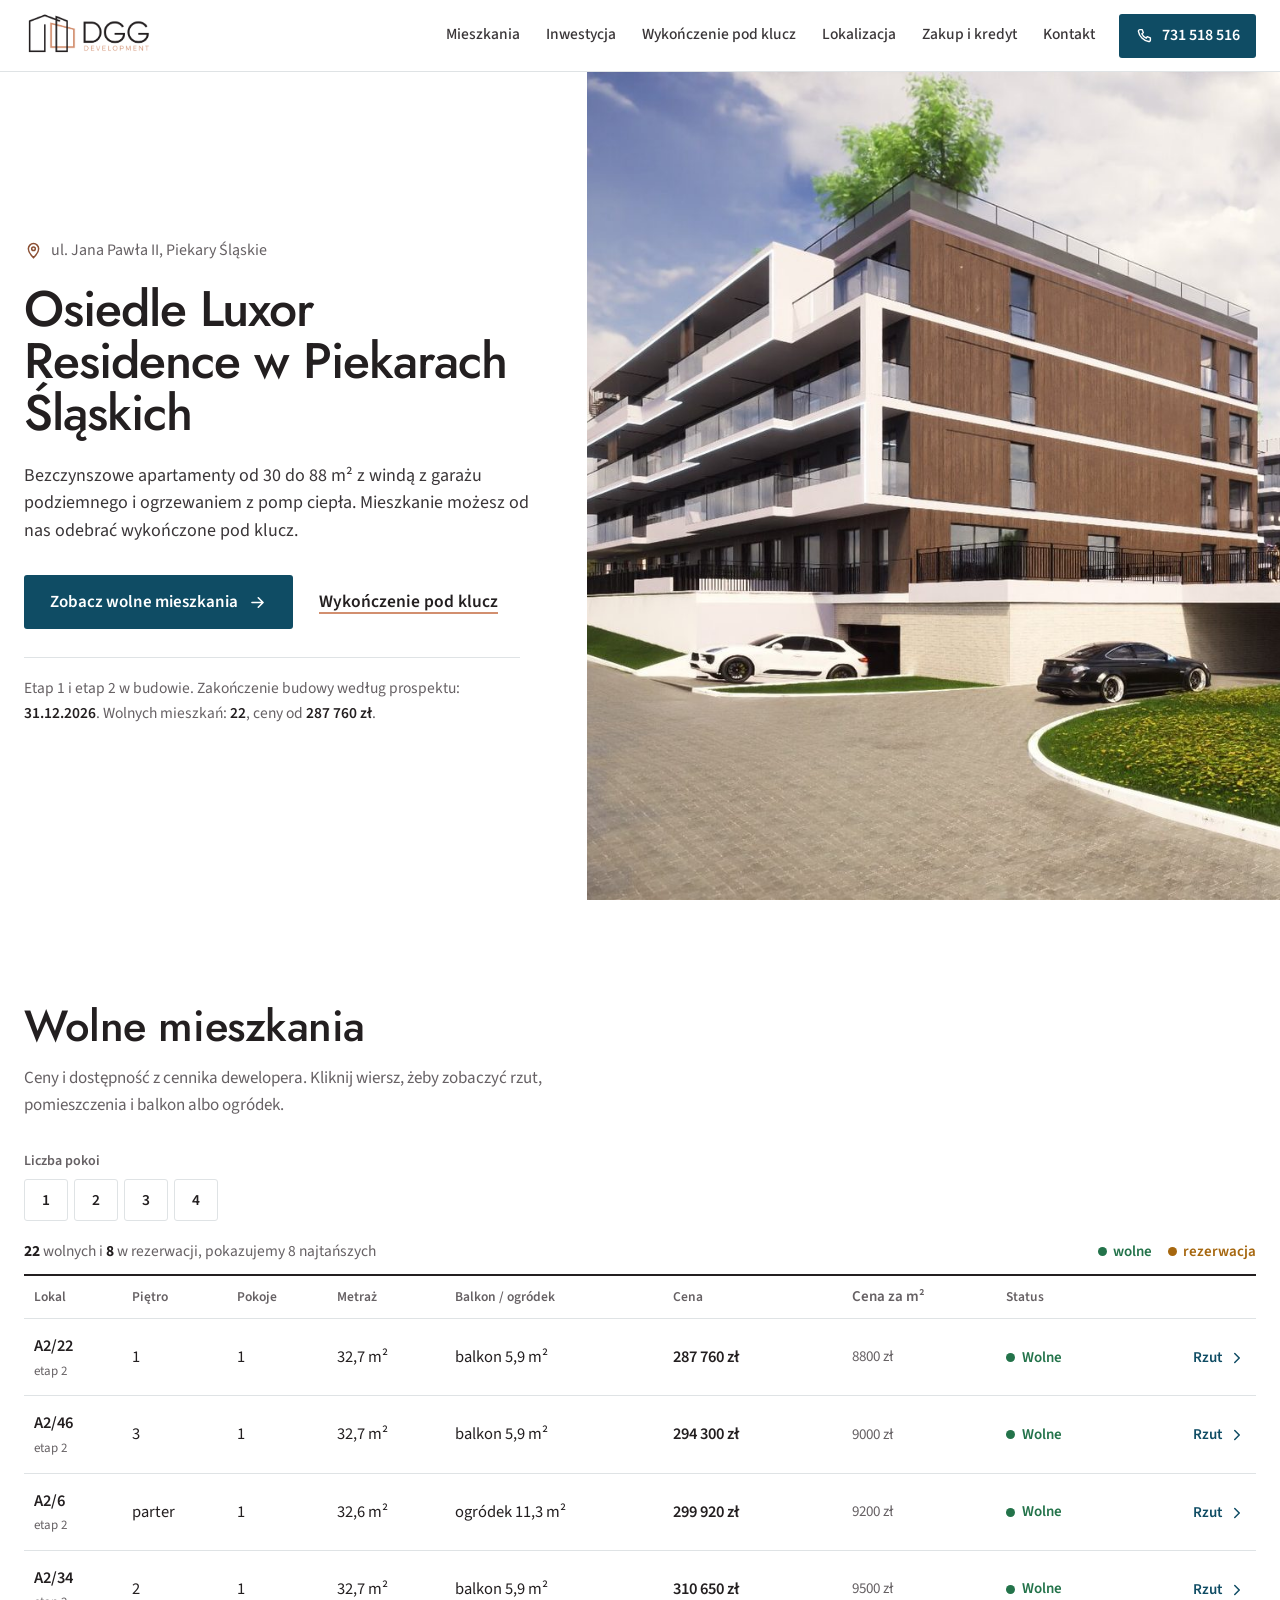
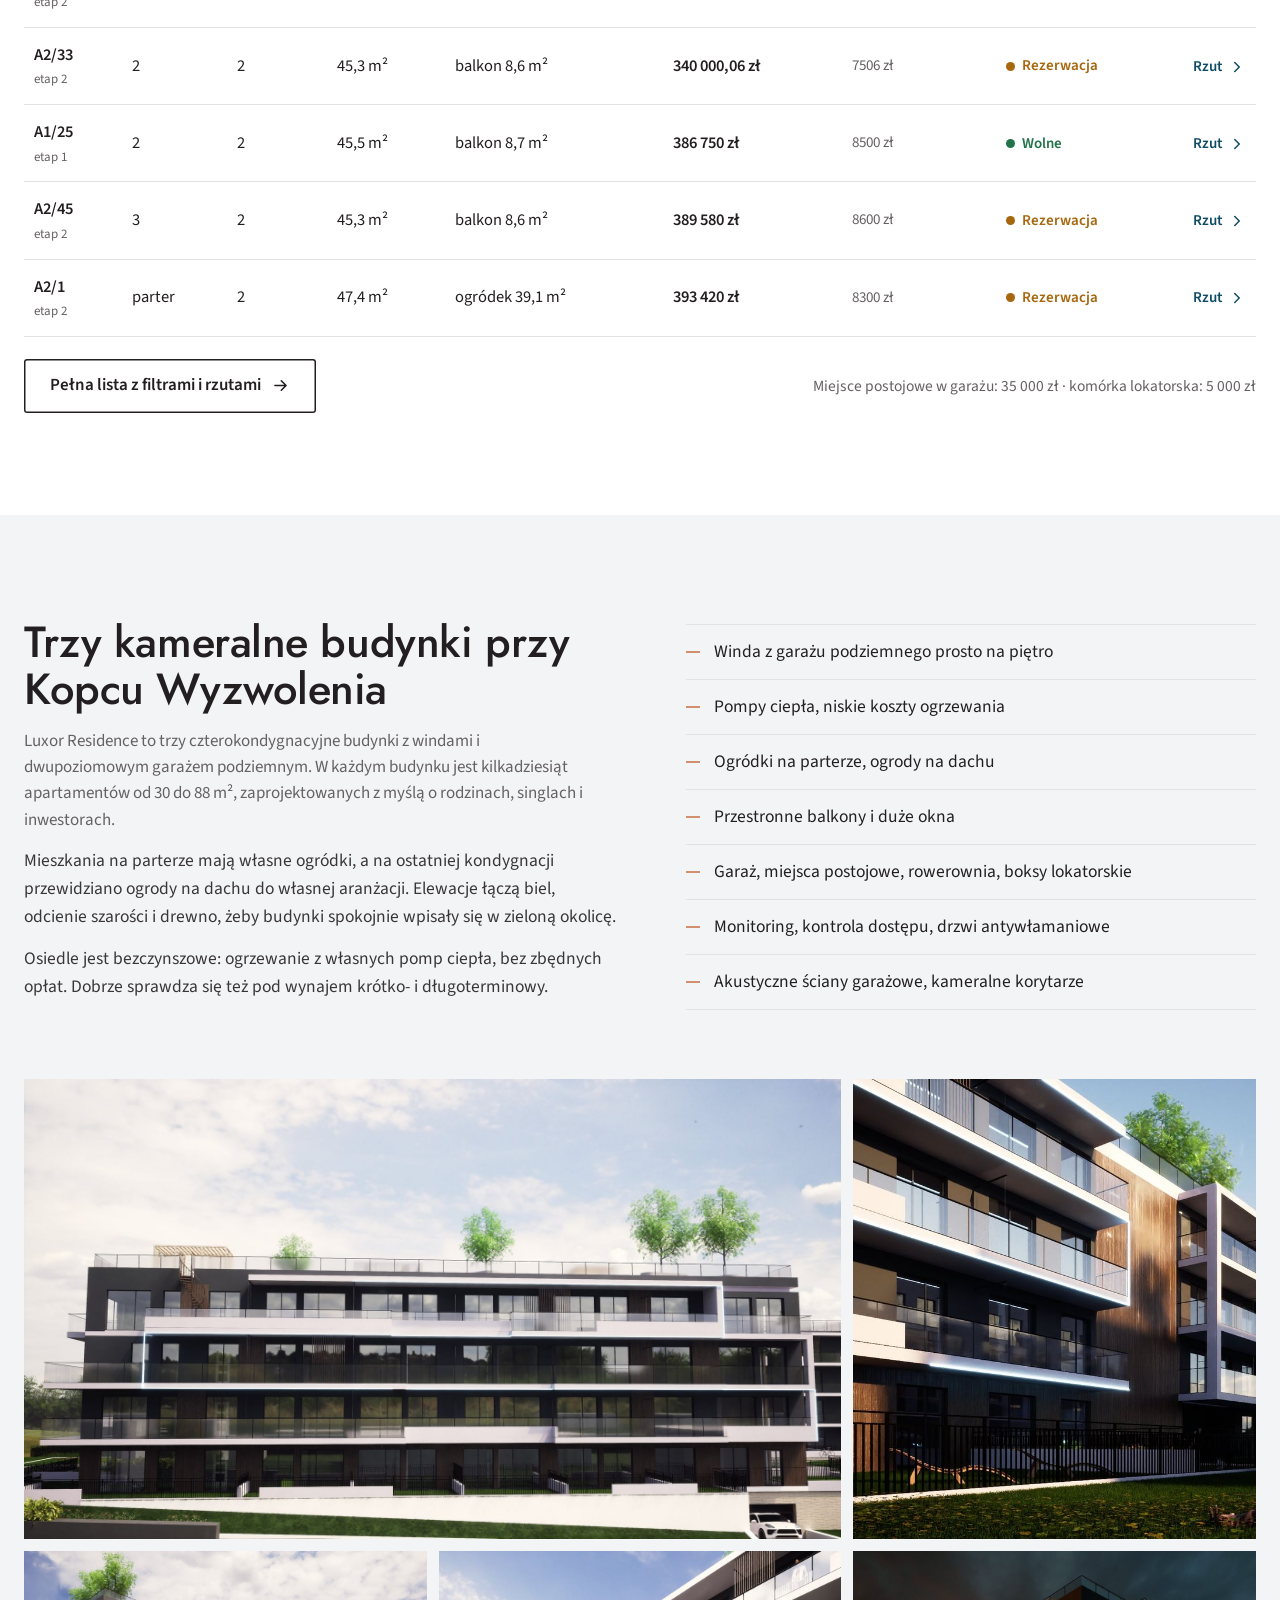
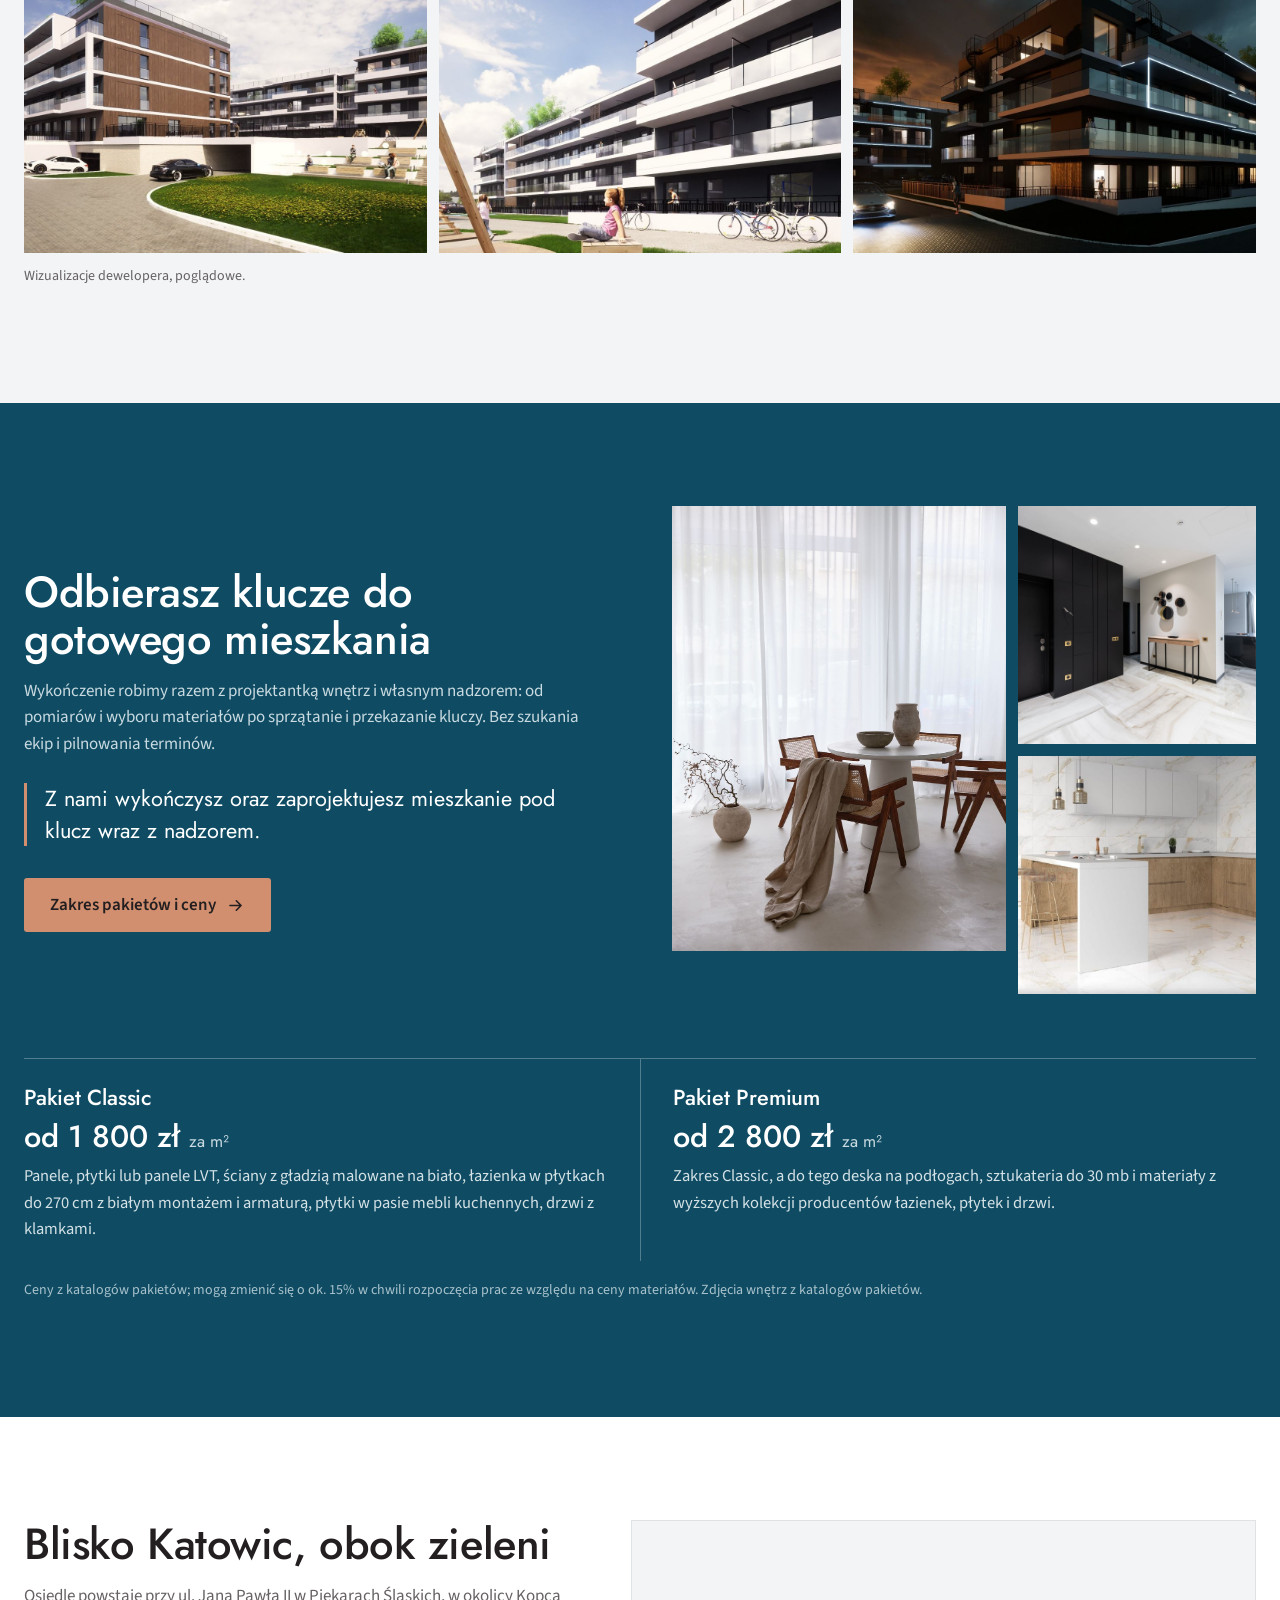
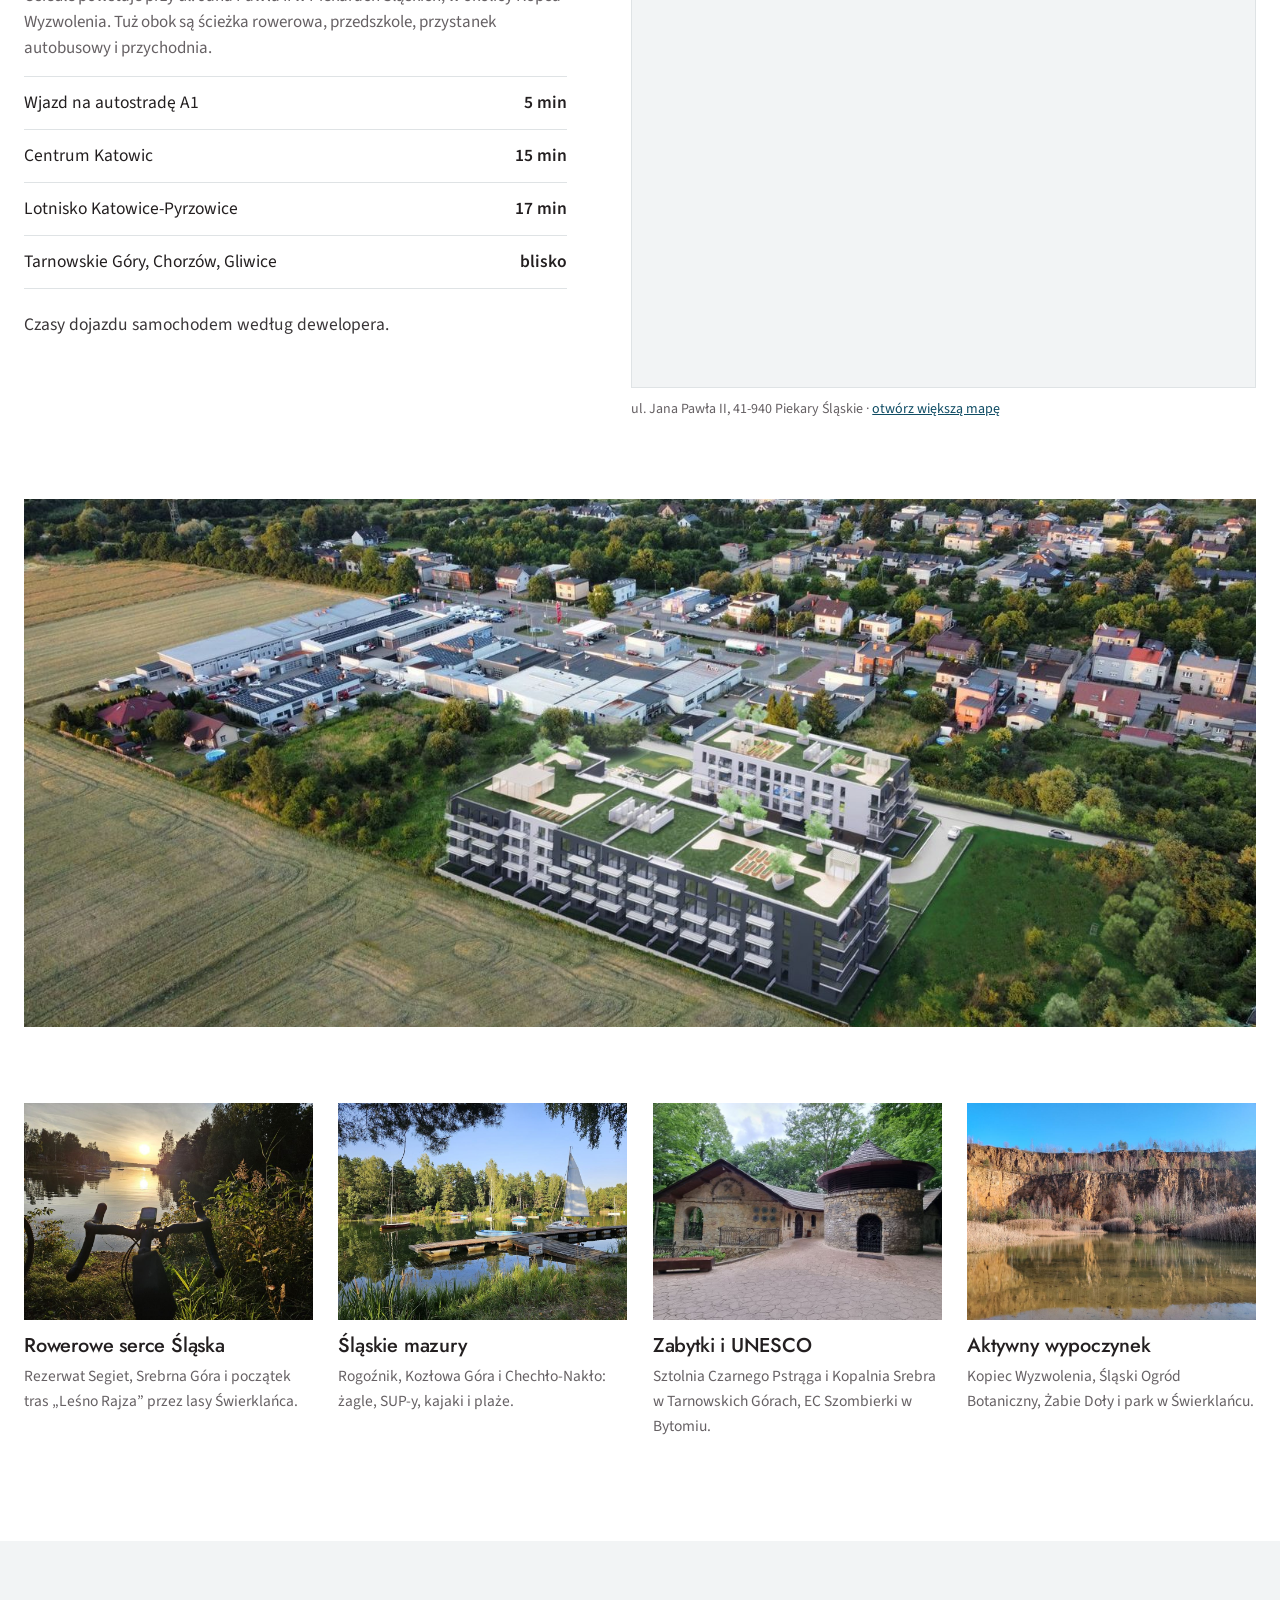
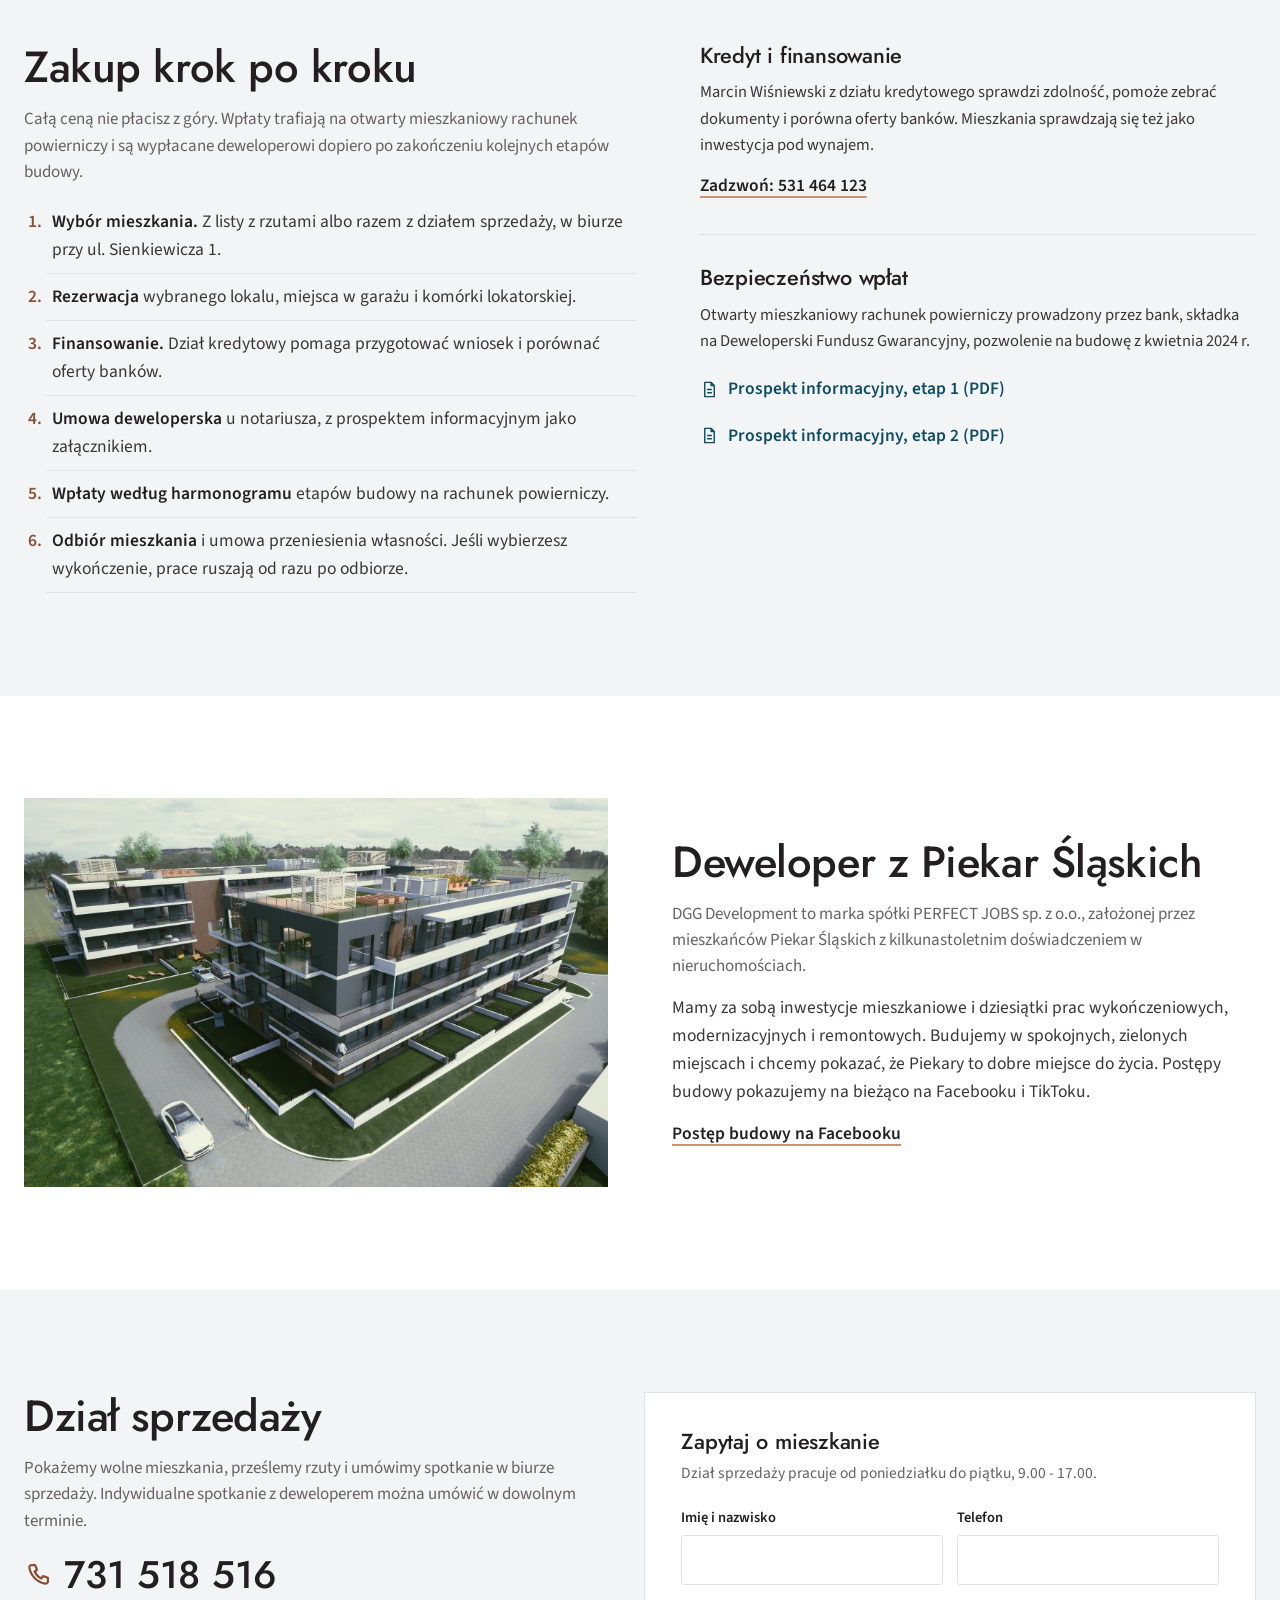
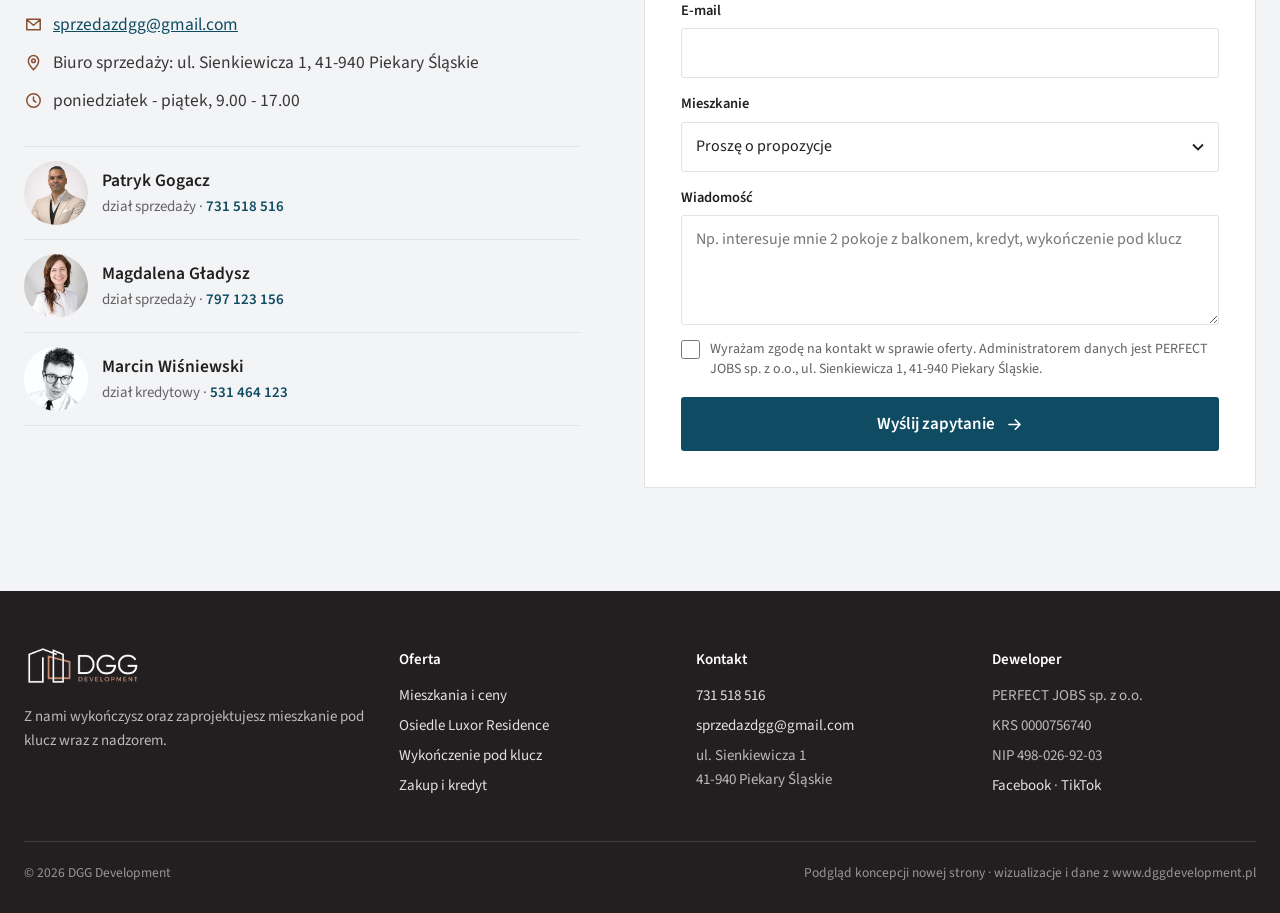
==== index.html @ fbc874ce "Podgląd nowej strony DGG Development - Luxor Residence" ====
<!doctype html>
<html lang="pl">
<head>
<meta charset="utf-8">
<meta name="viewport" content="width=device-width, initial-scale=1, viewport-fit=cover">
<meta name="robots" content="noindex, nofollow">
<title>DGG Development - mieszkania Luxor Residence w Piekarach Śląskich, wykończenie pod klucz</title>
<meta name="description" content="Bezczynszowe apartamenty 30-88 m² w osiedlu Luxor Residence przy ul. Jana Pawła II w Piekarach Śląskich. Lista wolnych mieszkań z cenami i rzutami, wykończenie pod klucz z nadzorem.">
<meta name="theme-color" content="#FFFFFF">
<link rel="icon" href="data:image/svg+xml,%3Csvg xmlns='http://www.w3.org/2000/svg' viewBox='0 0 32 32'%3E%3Crect width='32' height='32' fill='%23fff'/%3E%3Cpath d='M5 28V9l9-5 3 2v22' fill='none' stroke='%23231F20' stroke-width='2.4'/%3E%3Cpath d='M11 28V13l9-5 7 4v16' fill='none' stroke='%23D28F6F' stroke-width='2.4'/%3E%3C/svg%3E">
<link rel="preconnect" href="https://fonts.googleapis.com">
<link rel="preconnect" href="https://fonts.gstatic.com" crossorigin>
<link href="https://fonts.googleapis.com/css2?family=Jost:wght@400;500;600&family=Source+Sans+3:wght@400;500;600&display=swap" rel="stylesheet">
<link rel="preload" as="image" href="img/hero-m.jpg" media="(max-width:760px)">
<link rel="preload" as="image" href="img/hero.jpg" media="(min-width:761px)">
<link rel="stylesheet" href="style.css?v=10">
</head>
<body>
<svg width="0" height="0" style="position:absolute" aria-hidden="true">
  <symbol id="i-tel" viewBox="0 0 24 24"><path fill="none" stroke="currentColor" stroke-width="1.9" stroke-linejoin="round" d="M6.6 3.5h3l1.5 4.2-2 1.3a11 11 0 0 0 5.9 5.9l1.3-2 4.2 1.5v3a2 2 0 0 1-2.2 2A16.6 16.6 0 0 1 4.6 5.7a2 2 0 0 1 2-2.2Z"/></symbol>
  <symbol id="i-mail" viewBox="0 0 24 24"><path fill="none" stroke="currentColor" stroke-width="1.9" stroke-linejoin="round" d="M3.5 5.5h17v13h-17zM3.8 6l8.2 7 8.2-7"/></symbol>
  <symbol id="i-pin" viewBox="0 0 24 24"><path fill="none" stroke="currentColor" stroke-width="1.9" d="M12 21s-6.5-6.2-6.5-11.2a6.5 6.5 0 0 1 13 0C18.5 14.8 12 21 12 21Z"/><circle cx="12" cy="9.8" r="2.3" fill="none" stroke="currentColor" stroke-width="1.9"/></symbol>
  <symbol id="i-clock" viewBox="0 0 24 24"><circle cx="12" cy="12" r="8.5" fill="none" stroke="currentColor" stroke-width="1.9"/><path d="M12 7.5V12l3 2" fill="none" stroke="currentColor" stroke-width="1.9" stroke-linecap="round"/></symbol>
  <symbol id="i-arr" viewBox="0 0 24 24"><path fill="none" stroke="currentColor" stroke-width="2" stroke-linecap="round" stroke-linejoin="round" d="M5 12h13M13 6l6 6-6 6"/></symbol>
  <symbol id="i-doc" viewBox="0 0 24 24"><path fill="none" stroke="currentColor" stroke-width="1.8" stroke-linejoin="round" d="M6 3h8l4 4v14H6zM14 3v4h4M9 12h6M9 16h6"/></symbol>
</svg>

<header class="top">
  <div class="top-in">
    <a class="brand" href="index.html" aria-label="DGG Development - strona główna"><img src="logo/dgg-logo.png" alt="DGG Development" width="736" height="259"></a>
    <nav class="nav" id="nav" aria-label="Menu główne">
      <a href="mieszkania.html">Mieszkania</a>
      <a href="#inwestycja">Inwestycja</a>
      <a href="wykonczenie.html">Wykończenie pod klucz</a>
      <a href="#lokalizacja">Lokalizacja</a>
      <a href="#zakup">Zakup i kredyt</a>
      <a href="#kontakt">Kontakt</a>
    </nav>
    <a class="top-tel" href="tel:+48731518516" aria-label="Zadzwoń do działu sprzedaży: 731 518 516"><svg aria-hidden="true"><use href="#i-tel"/></svg><span>731 518 516</span></a>
    <button class="burger" id="burger" type="button" aria-label="Otwórz menu" aria-expanded="false" aria-controls="nav"><span></span><span></span><span></span></button>
  </div>
</header>

<main>

<section class="hero">
  <figure class="hero-ph">
    <picture>
      <source media="(max-width:760px)" srcset="img/hero-m.jpg">
      <img src="img/hero.jpg" alt="Wizualizacja osiedla Luxor Residence: budynek z drewnianą elewacją, wjazd do garażu podziemnego i zieleń" width="1920" height="1080" fetchpriority="high">
    </picture>
  </figure>
  <div class="hero-in">
    <p class="hero-loc"><svg aria-hidden="true"><use href="#i-pin"/></svg><span>ul. Jana Pawła II, Piekary Śląskie</span></p>
    <h1>Osiedle Luxor Residence w Piekarach Śląskich</h1>
    <p class="lead">Bezczynszowe apartamenty od 30 do 88 m² z windą z garażu podziemnego i ogrzewaniem z pomp ciepła. Mieszkanie możesz od nas odebrać wykończone pod klucz.</p>
    <div class="hero-act" id="heroCta">
      <a class="btn" href="mieszkania.html">Zobacz wolne mieszkania<svg aria-hidden="true"><use href="#i-arr"/></svg></a>
      <a class="link-more" href="wykonczenie.html">Wykończenie pod klucz</a>
    </div>
    <p class="hero-note">Etap 1 i etap 2 w budowie. Zakończenie budowy według prospektu: <b>31.12.2026</b>. Wolnych mieszkań: <b data-ile-wolnych>22</b>, ceny od <b data-cena-od>247 200 zł</b>.</p>
  </div>
</section>

<section class="sec" id="mieszkania">
  <div class="wrap" data-lista="home">
    <div class="sec-head">
      <div>
        <h2>Wolne mieszkania</h2>
        <p class="sub">Ceny i dostępność z cennika dewelopera. Kliknij wiersz, żeby zobaczyć rzut, pomieszczenia i balkon albo ogródek.</p>
      </div>
    </div>
    <div class="filters">
      <div class="fgroup"><span class="flab">Liczba pokoi</span>
        <div class="chips"><button class="chip" type="button" data-pok="1" aria-pressed="false">1</button><button class="chip" type="button" data-pok="2" aria-pressed="false">2</button><button class="chip" type="button" data-pok="3" aria-pressed="false">3</button><button class="chip" type="button" data-pok="4" aria-pressed="false">4</button></div>
      </div>
    </div>
    <div class="res-info"><span data-info></span><span class="legend"><span class="st st-w">wolne</span><span class="st st-r">rezerwacja</span></span></div>
    <div class="tbl-wrap">
      <table class="lok">
        <thead><tr>
          <th scope="col">Lokal</th><th scope="col">Piętro</th><th scope="col"><span class="hl">Pokoje</span><span class="hs">Pok.</span></th><th scope="col"><span class="hl">Metraż</span><span class="hs">m²</span></th><th scope="col" class="t-hide-m">Balkon / ogródek</th><th scope="col">Cena</th><th scope="col" class="t-m2c">Cena za m²</th><th scope="col">Status</th><th class="t-go"><span class="vh">Rzut</span></th>
        </tr></thead>
        <tbody></tbody>
      </table>
    </div>
    <div class="tbl-more">
      <a class="btn btn-line" href="mieszkania.html" data-more>Pełna lista z filtrami i rzutami<svg aria-hidden="true"><use href="#i-arr"/></svg></a>
      <span class="sub" style="font-size:15.5px">Miejsce postojowe w garażu: 35 000 zł · komórka lokatorska: 5 000 zł</span>
    </div>
  </div>
</section>

<section class="sec sec-alt" id="inwestycja">
  <div class="wrap">
    <div class="inv-grid">
      <div class="inv-txt">
        <h2>Trzy kameralne budynki przy Kopcu Wyzwolenia</h2>
        <p class="sub">Luxor Residence to trzy czterokondygnacyjne budynki z windami i dwupoziomowym garażem podziemnym. W każdym budynku jest kilkadziesiąt apartamentów od 30 do 88 m², zaprojektowanych z myślą o rodzinach, singlach i inwestorach.</p>
        <p>Mieszkania na parterze mają własne ogródki, a na ostatniej kondygnacji przewidziano ogrody na dachu do własnej aranżacji. Elewacje łączą biel, odcienie szarości i drewno, żeby budynki spokojnie wpisały się w zieloną okolicę.</p>
        <p>Osiedle jest bezczynszowe: ogrzewanie z własnych pomp ciepła, bez zbędnych opłat. Dobrze sprawdza się też pod wynajem krótko- i długoterminowy.</p>
      </div>
      <ul class="feat">
        <li>Winda z garażu podziemnego prosto na piętro</li>
        <li>Pompy ciepła, niskie koszty ogrzewania</li>
        <li>Ogródki na parterze, ogrody na dachu</li>
        <li>Przestronne balkony i duże okna</li>
        <li>Garaż, miejsca postojowe, rowerownia, boksy lokatorskie</li>
        <li>Monitoring, kontrola dostępu, drzwi antywłamaniowe</li>
        <li>Akustyczne ściany garażowe, kameralne korytarze</li>
      </ul>
    </div>
    <div class="gal">
      <figure class="g1"><img src="img/front.jpg" alt="Wizualizacja: elewacja budynku Luxor Residence z balkonami" width="1800" height="1012" loading="lazy"></figure>
      <figure class="g2"><img src="img/detal.jpg" alt="Wizualizacja: detal elewacji z drewnem i przeszkleniami balkonów" width="1400" height="788" loading="lazy" style="object-position:30% 50%"></figure>
      <figure class="g3"><img src="img/dwa-budynki.jpg" alt="Wizualizacja: dwa budynki osiedla i droga wewnętrzna" width="1400" height="788" loading="lazy"></figure>
      <figure class="g4"><img src="img/plac-zabaw.jpg" alt="Wizualizacja: plac zabaw i rowerownia przy budynku" width="1400" height="788" loading="lazy"></figure>
      <figure class="g5"><img src="img/wieczor.jpg" alt="Wizualizacja: osiedle wieczorem" width="1400" height="788" loading="lazy"></figure>
    </div>
    <p class="note-vis">Wizualizacje dewelopera, poglądowe.</p>
  </div>
</section>

<section class="sec klucz" id="pod-klucz">
  <div class="wrap">
    <div class="k-grid">
      <div>
        <h2>Odbierasz klucze do gotowego mieszkania</h2>
        <p class="sub">Wykończenie robimy razem z projektantką wnętrz i własnym nadzorem: od pomiarów i wyboru materiałów po sprzątanie i przekazanie kluczy. Bez szukania ekip i pilnowania terminów.</p>
        <p class="k-quote">Z nami wykończysz oraz zaprojektujesz mieszkanie pod klucz wraz z nadzorem.</p>
        <div class="k-act">
          <a class="btn btn-cu" href="wykonczenie.html">Zakres pakietów i ceny<svg aria-hidden="true"><use href="#i-arr"/></svg></a>
        </div>
      </div>
      <div class="k-ph">
        <figure class="p1"><img src="img/wnetrze-jadalnia.jpg" alt="Przykładowe wnętrze: jadalnia w jasnych kolorach" width="1000" height="1333" loading="lazy"></figure>
        <figure class="p2"><img src="img/wnetrze-hol.jpg" alt="Przykładowe wnętrze: przedpokój z czarną zabudową i płytkami w marmurze" width="1600" height="1068" loading="lazy"></figure>
        <figure class="p3"><img src="img/wnetrze-kuchnia.jpg" alt="Przykładowe wnętrze: kuchnia z wyspą" width="713" height="618" loading="lazy"></figure>
      </div>
    </div>
    <div class="pak">
      <div>
        <h3>Pakiet Classic</h3>
        <p class="pr">od 1 800 zł <small>za m²</small></p>
        <p>Panele, płytki lub panele LVT, ściany z gładzią malowane na biało, łazienka w płytkach do 270 cm z białym montażem i armaturą, płytki w pasie mebli kuchennych, drzwi z klamkami.</p>
      </div>
      <div>
        <h3>Pakiet Premium</h3>
        <p class="pr">od 2 800 zł <small>za m²</small></p>
        <p>Zakres Classic, a do tego deska na podłogach, sztukateria do 30 mb i materiały z wyższych kolekcji producentów łazienek, płytek i drzwi.</p>
      </div>
    </div>
    <p class="k-small">Ceny z katalogów pakietów; mogą zmienić się o ok. 15% w chwili rozpoczęcia prac ze względu na ceny materiałów. Zdjęcia wnętrz z katalogów pakietów.</p>
  </div>
</section>

<section class="sec" id="lokalizacja">
  <div class="wrap">
    <div class="loc-grid">
      <div>
        <h2>Blisko Katowic, obok zieleni</h2>
        <p class="sub">Osiedle powstaje przy ul. Jana Pawła II w Piekarach Śląskich, w okolicy Kopca Wyzwolenia. Tuż obok są ścieżka rowerowa, przedszkole, przystanek autobusowy i przychodnia.</p>
        <ul class="dist">
          <li><span>Wjazd na autostradę A1</span><span>5 min</span></li>
          <li><span>Centrum Katowic</span><span>15 min</span></li>
          <li><span>Lotnisko Katowice-Pyrzowice</span><span>17 min</span></li>
          <li><span>Tarnowskie Góry, Chorzów, Gliwice</span><span>blisko</span></li>
        </ul>
        <p>Czasy dojazdu samochodem według dewelopera.</p>
      </div>
      <div>
        <div class="map"><iframe title="Mapa: okolice ul. Jana Pawła II, Piekary Śląskie" loading="lazy" src="https://www.openstreetmap.org/export/embed.html?bbox=18.905%2C50.379%2C18.965%2C50.405&amp;layer=mapnik&amp;marker=50.3925%2C18.9369"></iframe></div>
        <p class="map-cap">ul. Jana Pawła II, 41-940 Piekary Śląskie · <a href="https://www.openstreetmap.org/?mlat=50.3925&amp;mlon=18.9369#map=15/50.3925/18.9369" target="_blank" rel="noopener">otwórz większą mapę</a></p>
      </div>
    </div>
    <figure class="aerial"><img src="img/z-lotu.jpg" alt="Zdjęcie z drona z wkomponowaną wizualizacją budynków Luxor Residence na tle Piekar Śląskich" width="1600" height="900" loading="lazy"></figure>
    <div class="okol">
      <div><figure><img src="img/okolica-rower.jpg" alt="Rower nad jeziorem o zachodzie słońca" width="1000" height="750" loading="lazy"></figure><h3>Rowerowe serce Śląska</h3><p>Rezerwat Segiet, Srebrna Góra i początek tras „Leśno Rajza” przez lasy Świerklańca.</p></div>
      <div><figure><img src="img/okolica-jezioro.jpg" alt="Żaglówki na jeziorze" width="1000" height="750" loading="lazy"></figure><h3>Śląskie mazury</h3><p>Rogoźnik, Kozłowa Góra i Chechło-Nakło: żagle, SUP-y, kajaki i plaże.</p></div>
      <div><figure><img src="img/okolica-zabytki.jpg" alt="Zabytkowy budynek przy sztolni" width="1000" height="562" loading="lazy"></figure><h3>Zabytki i UNESCO</h3><p>Sztolnia Czarnego Pstrąga i Kopalnia Srebra w Tarnowskich Górach, EC Szombierki w Bytomiu.</p></div>
      <div><figure><img src="img/okolica-natura.jpg" alt="Jezioro w dawnym kamieniołomie" width="1000" height="750" loading="lazy"></figure><h3>Aktywny wypoczynek</h3><p>Kopiec Wyzwolenia, Śląski Ogród Botaniczny, Żabie Doły i park w Świerklańcu.</p></div>
    </div>
  </div>
</section>

<section class="sec sec-alt" id="zakup">
  <div class="wrap buy-grid">
    <div>
      <h2>Zakup krok po kroku</h2>
      <p class="sub">Całą ceną nie płacisz z góry. Wpłaty trafiają na otwarty mieszkaniowy rachunek powierniczy i są wypłacane deweloperowi dopiero po zakończeniu kolejnych etapów budowy.</p>
      <ol class="steps">
        <li><b>Wybór mieszkania.</b> Z listy z rzutami albo razem z działem sprzedaży, w biurze przy ul. Sienkiewicza 1.</li>
        <li><b>Rezerwacja</b> wybranego lokalu, miejsca w garażu i komórki lokatorskiej.</li>
        <li><b>Finansowanie.</b> Dział kredytowy pomaga przygotować wniosek i porównać oferty banków.</li>
        <li><b>Umowa deweloperska</b> u notariusza, z prospektem informacyjnym jako załącznikiem.</li>
        <li><b>Wpłaty według harmonogramu</b> etapów budowy na rachunek powierniczy.</li>
        <li><b>Odbiór mieszkania</b> i umowa przeniesienia własności. Jeśli wybierzesz wykończenie, prace ruszają od razu po odbiorze.</li>
      </ol>
    </div>
    <div>
      <div class="side">
        <h3>Kredyt i finansowanie</h3>
        <p>Marcin Wiśniewski z działu kredytowego sprawdzi zdolność, pomoże zebrać dokumenty i porówna oferty banków. Mieszkania sprawdzają się też jako inwestycja pod wynajem.</p>
        <a class="link-more" href="tel:+48531464123">Zadzwoń: 531 464 123</a>
      </div>
      <div class="side">
        <h3>Bezpieczeństwo wpłat</h3>
        <p>Otwarty mieszkaniowy rachunek powierniczy prowadzony przez bank, składka na Deweloperski Fundusz Gwarancyjny, pozwolenie na budowę z kwietnia 2024 r.</p>
        <ul class="docs">
          <li><a href="https://www.dggdevelopment.pl/asset/PROSPEKT%20informacyjny%20LUXOR%20Residence%2029.07.2024.pdf" target="_blank" rel="noopener"><svg aria-hidden="true"><use href="#i-doc"/></svg>Prospekt informacyjny, etap 1 (PDF)</a></li>
          <li><a href="https://www.dggdevelopment.pl/asset/PROSPEKT%20A2%20informacyjny%20LUXOR%20ZADANIE%20II%2022.11.2024%20.pdf" target="_blank" rel="noopener"><svg aria-hidden="true"><use href="#i-doc"/></svg>Prospekt informacyjny, etap 2 (PDF)</a></li>
        </ul>
      </div>
    </div>
  </div>
</section>

<section class="sec" id="o-nas">
  <div class="wrap about">
    <figure><img src="img/z-gory.jpg" alt="Wizualizacja: budynki Luxor Residence z ogrodami na dachu" width="1920" height="1080" loading="lazy"></figure>
    <div>
      <h2>Deweloper z Piekar Śląskich</h2>
      <p class="sub">DGG Development to marka spółki PERFECT JOBS sp. z o.o., założonej przez mieszkańców Piekar Śląskich z kilkunastoletnim doświadczeniem w nieruchomościach.</p>
      <p>Mamy za sobą inwestycje mieszkaniowe i dziesiątki prac wykończeniowych, modernizacyjnych i remontowych. Budujemy w spokojnych, zielonych miejscach i chcemy pokazać, że Piekary to dobre miejsce do życia. Postępy budowy pokazujemy na bieżąco na Facebooku i TikToku.</p>
      <a class="link-more" href="https://www.facebook.com/profile.php?id=61551097101975" target="_blank" rel="noopener">Postęp budowy na Facebooku</a>
    </div>
  </div>
</section>

<section class="sec kontakt" id="kontakt">
  <div class="wrap kt-grid">
    <div>
      <h2>Dział sprzedaży</h2>
      <p class="sub">Pokażemy wolne mieszkania, prześlemy rzuty i umówimy spotkanie w biurze sprzedaży. Indywidualne spotkanie z deweloperem można umówić w dowolnym terminie.</p>
      <a class="big-tel" href="tel:+48731518516"><svg aria-hidden="true"><use href="#i-tel"/></svg>731 518 516</a>
      <ul class="kt-data">
        <li><svg aria-hidden="true"><use href="#i-mail"/></svg><a href="mailto:sprzedazdgg@gmail.com">sprzedazdgg@gmail.com</a></li>
        <li><svg aria-hidden="true"><use href="#i-pin"/></svg><span>Biuro sprzedaży: ul. Sienkiewicza 1, 41-940 Piekary Śląskie</span></li>
        <li><svg aria-hidden="true"><use href="#i-clock"/></svg><span>poniedziałek - piątek, 9.00 - 17.00</span></li>
      </ul>
      <ul class="ppl">
        <li><img src="img/os-gogacz.jpg" alt="" width="480" height="720" loading="lazy"><div><b>Patryk Gogacz</b><span>dział sprzedaży · <a href="tel:+48731518516">731 518 516</a></span></div></li>
        <li><img src="img/os-gladysz.jpg" alt="" width="480" height="720" loading="lazy"><div><b>Magdalena Gładysz</b><span>dział sprzedaży · <a href="tel:+48797123156">797 123 156</a></span></div></li>
        <li><img src="img/os-wisniewski.jpg" alt="" width="464" height="464" loading="lazy"><div><b>Marcin Wiśniewski</b><span>dział kredytowy · <a href="tel:+48531464123">531 464 123</a></span></div></li>
      </ul>
    </div>
    <form class="form" id="form" novalidate>
      <h3>Zapytaj o mieszkanie</h3>
      <p class="fsub">Dział sprzedaży pracuje od poniedziałku do piątku, 9.00 - 17.00.</p>
      <div class="frow">
        <div class="fld"><label for="f-imie">Imię i nazwisko</label><input id="f-imie" name="imie" autocomplete="name"></div>
        <div class="fld"><label for="f-tel">Telefon</label><input id="f-tel" name="tel" type="tel" autocomplete="tel" inputmode="tel"></div>
      </div>
      <div class="fld"><label for="f-mail">E-mail</label><input id="f-mail" name="mail" type="email" autocomplete="email"></div>
      <div class="fld"><label for="f-lokal">Mieszkanie</label><select id="f-lokal" name="lokal"><option value="">Proszę o propozycje</option></select></div>
      <div class="fld"><label for="f-wiad">Wiadomość</label><textarea id="f-wiad" name="wiad" placeholder="Np. interesuje mnie 2 pokoje z balkonem, kredyt, wykończenie pod klucz"></textarea></div>
      <label class="zgoda"><input type="checkbox" name="zgoda">Wyrażam zgodę na kontakt w sprawie oferty. Administratorem danych jest PERFECT JOBS sp. z o.o., ul. Sienkiewicza 1, 41-940 Piekary Śląskie.</label>
      <button class="btn" type="submit">Wyślij zapytanie<svg aria-hidden="true"><use href="#i-arr"/></svg></button>
      <p class="form-msg" id="formMsg" hidden role="status">To podgląd nowej strony - formularz zacznie wysyłać wiadomości do działu sprzedaży po wdrożeniu. Teraz najszybciej: 731 518 516.</p>
    </form>
  </div>
</section>
</main>

<footer class="foot">
  <div class="wrap">
    <div class="foot-grid">
      <div>
        <img src="logo/dgg-logo-biale.png" alt="DGG Development" width="736" height="259" loading="lazy">
        <p>Z nami wykończysz oraz zaprojektujesz mieszkanie pod klucz wraz z nadzorem.</p>
      </div>
      <div>
        <h4>Oferta</h4>
        <ul><li><a href="mieszkania.html">Mieszkania i ceny</a></li><li><a href="index.html#inwestycja">Osiedle Luxor Residence</a></li><li><a href="wykonczenie.html">Wykończenie pod klucz</a></li><li><a href="index.html#zakup">Zakup i kredyt</a></li></ul>
      </div>
      <div>
        <h4>Kontakt</h4>
        <ul><li><a href="tel:+48731518516">731 518 516</a></li><li><a href="mailto:sprzedazdgg@gmail.com">sprzedazdgg@gmail.com</a></li><li>ul. Sienkiewicza 1<br>41-940 Piekary Śląskie</li></ul>
      </div>
      <div>
        <h4>Deweloper</h4>
        <ul><li>PERFECT JOBS sp. z o.o.</li><li>KRS 0000756740</li><li>NIP 498-026-92-03</li><li><a href="https://www.facebook.com/profile.php?id=61551097101975" rel="noopener" target="_blank">Facebook</a> · <a href="https://www.tiktok.com/@dgg.development" rel="noopener" target="_blank">TikTok</a></li></ul>
      </div>
    </div>
    <div class="foot-bot"><span>© 2026 DGG Development</span><span>Podgląd koncepcji nowej strony · wizualizacje i dane z www.dggdevelopment.pl</span></div>
  </div>
</footer>

<div class="mob" id="mob">
  <a class="m-tel" href="tel:+48731518516"><svg aria-hidden="true"><use href="#i-tel"/></svg>Zadzwoń</a>
  <a class="m-cta" href="mieszkania.html">Wolne mieszkania</a>
</div>
<dialog class="lokal" id="lokal" aria-label="Szczegóły mieszkania"></dialog>
<script src="lokale.js?v=10"></script>
<script src="lokale-ui.js?v=10"></script>
<script src="app.js?v=10"></script>
</body>
</html>
---- style.css ----
:root{
  --bg:#FFFFFF;--bg2:#F2F4F5;
  --ink:#231F20;--text:#3A3638;--muted:#666164;--line:#DFE3E5;
  --cu:#D28F6F;--cu-d:#BF7856;--cu-ink:#8A4F33;
  --pt:#0F4C64;--pt-d:#0A3A4D;--pt-l:#E7EFF2;
  --ok:#23734A;--rez:#A6670F;--sold:#8E8A8C;
  --hh:72px;
  --hf:"Jost","Century Gothic",Arial,sans-serif;
  --bf:"Source Sans 3",system-ui,-apple-system,"Segoe UI",sans-serif;
}
*{box-sizing:border-box}
html{scroll-behavior:smooth;scroll-padding-top:calc(var(--hh) + 8px);-webkit-text-size-adjust:100%}
body{margin:0;background:var(--bg);color:var(--text);font:400 17.5px/1.6 var(--bf);overflow-x:hidden;-webkit-font-smoothing:antialiased;-webkit-tap-highlight-color:transparent}
img{display:block;max-width:100%;height:auto}
a{color:var(--pt)}
h1,h2,h3{font-family:var(--hf);color:var(--ink);margin:0;font-weight:500;letter-spacing:-.01em}
h2{font-size:clamp(31px,3.4vw,46px);line-height:1.08;margin-bottom:16px}
h3{font-size:clamp(21px,1.7vw,24px);line-height:1.2}
p{margin:0 0 14px}
figure{margin:0}
.wrap{width:min(1240px,100% - 48px);margin:0 auto}
.sub{color:var(--muted);font-size:clamp(17px,1.3vw,19px);max-width:36em;line-height:1.55}
.vh{position:absolute!important;width:1px;height:1px;overflow:hidden;clip:rect(0 0 0 0);white-space:nowrap}

.btn{display:inline-flex;align-items:center;justify-content:center;gap:10px;min-height:54px;padding:0 26px;border:0;border-radius:3px;background:var(--pt);color:#fff;font:600 17px/1 var(--bf);text-decoration:none;cursor:pointer;transition:background .18s}
.btn svg{width:19px;height:19px;transition:transform .2s}
.btn:hover{background:var(--pt-d)}
.btn:hover svg{transform:translateX(3px)}
.btn-cu{background:var(--cu);color:var(--ink)}
.btn-cu:hover{background:var(--cu-d)}
.btn-line{background:transparent;color:var(--ink);box-shadow:inset 0 0 0 1.5px var(--ink)}
@media (hover:hover){.btn-line:hover{background:var(--ink);color:#fff}}
.link-more{font-weight:600;color:var(--ink);text-decoration:underline;text-decoration-color:var(--cu);text-decoration-thickness:2px;text-underline-offset:5px}
.link-more:hover{text-decoration-color:var(--ink)}

/* nagłówek */
.top{position:sticky;top:0;z-index:60;height:var(--hh);background:#fff;border-bottom:1px solid var(--line)}
.top-in{height:100%;width:min(1360px,100% - 48px);margin:0 auto;display:flex;align-items:center;gap:24px}
.brand{display:block;flex:0 0 auto;line-height:0}
.brand img{height:46px;width:auto}
.nav{display:flex;align-items:center;gap:26px;margin-left:auto}
.nav>a{color:var(--text);text-decoration:none;font-size:15.5px;font-weight:500;white-space:nowrap;padding:8px 0;border-bottom:2px solid transparent;transition:border-color .18s,color .18s}
.nav>a:hover,.nav>a[aria-current="page"]{color:var(--ink);border-color:var(--cu)}
.top-tel{display:inline-flex;align-items:center;gap:9px;flex:0 0 auto;min-height:44px;padding:0 16px;border-radius:3px;background:var(--pt);color:#fff;text-decoration:none;font-weight:600;font-size:16px;white-space:nowrap}
.top-tel svg{width:18px;height:18px}
.top-tel:hover{background:var(--pt-d)}
.burger{display:none;width:46px;height:46px;border:0;background:none;padding:11px;cursor:pointer;margin-left:2px}
.burger span{display:block;height:2px;background:var(--ink);margin:5px 0;transition:transform .2s,opacity .2s}
.burger[aria-expanded="true"] span:nth-child(1){transform:translateY(7px) rotate(45deg)}
.burger[aria-expanded="true"] span:nth-child(2){opacity:0}
.burger[aria-expanded="true"] span:nth-child(3){transform:translateY(-7px) rotate(-45deg)}

/* hero */
.hero{display:grid;grid-template-columns:minmax(0,11fr) minmax(0,13fr);min-height:calc(100svh - var(--hh));background:#fff}
.hero-ph{order:2;position:relative;min-width:0;background:var(--bg2)}
.hero-ph img{position:absolute;inset:0;width:100%;height:100%;object-fit:cover;object-position:40% 55%}
.hero-in{order:1;align-self:center;padding:48px clamp(28px,4vw,72px) 56px max(24px,calc((100vw - 1240px)/2))}
.hero-loc{display:flex;align-items:flex-start;gap:8px;color:var(--muted);font-size:16px;margin-bottom:20px}
.hero-loc svg{width:19px;height:19px;margin-top:3px;color:var(--cu-ink);flex:0 0 auto}
.hero h1{font-size:clamp(40px,3.9vw,62px);line-height:1.04;font-weight:500;letter-spacing:-.02em;margin-bottom:22px;max-width:12em}
.hero .lead{font-size:clamp(18px,1.35vw,20px);line-height:1.55;color:var(--text);max-width:30em;margin-bottom:30px}
.hero-act{display:flex;align-items:center;gap:26px;flex-wrap:wrap}
.hero-note{margin:28px 0 0;padding-top:18px;border-top:1px solid var(--line);color:var(--muted);font-size:15.5px;max-width:32em}
.hero-note b{color:var(--ink);font-weight:600}

/* sekcje */
.sec{padding:clamp(64px,8vw,112px) 0}
.sec-alt{background:var(--bg2)}
.sec-head{display:flex;align-items:flex-end;justify-content:space-between;gap:24px 48px;flex-wrap:wrap;margin-bottom:32px}
.sec-head .sub{margin:0}

/* lista mieszkań */
.filters{display:flex;flex-wrap:wrap;align-items:flex-end;gap:16px 22px;margin-bottom:18px}
.fgroup{display:flex;flex-direction:column;gap:7px;min-width:0}
.fgroup>.flab{font-size:14px;font-weight:600;color:var(--muted)}
.chips{display:flex;flex-wrap:wrap;gap:6px}
.chip{min-height:42px;min-width:44px;padding:0 14px;border:1.5px solid var(--line);border-radius:3px;background:#fff;color:var(--ink);font:600 15.5px/1 var(--bf);cursor:pointer;transition:border-color .15s,background .15s}
.chip:hover{border-color:var(--ink)}
.chip[aria-pressed="true"]{background:var(--ink);border-color:var(--ink);color:#fff}
.sel{min-height:42px;padding:0 36px 0 12px;border:1.5px solid var(--line);border-radius:3px;background:#fff url("data:image/svg+xml,%3Csvg xmlns='http://www.w3.org/2000/svg' viewBox='0 0 12 8'%3E%3Cpath d='M1 1.5l5 5 5-5' fill='none' stroke='%23231F20' stroke-width='1.8'/%3E%3C/svg%3E") no-repeat right 12px center/12px;-webkit-appearance:none;appearance:none;font:500 15.5px/1 var(--bf);color:var(--ink);cursor:pointer}
.chk{display:flex;align-items:center;gap:9px;min-height:42px;font-size:15.5px;color:var(--ink);cursor:pointer}
.chk input{width:19px;height:19px;accent-color:var(--pt);margin:0}
.res-info{display:flex;justify-content:space-between;align-items:baseline;gap:12px;flex-wrap:wrap;font-size:15.5px;color:var(--muted);margin:6px 0 10px}
.res-info b{color:var(--ink)}
.legend{display:flex;gap:16px;flex-wrap:wrap}
.legend span{display:inline-flex;align-items:center;gap:6px}

.tbl-wrap{border-top:2px solid var(--ink)}
table.lok{width:100%;border-collapse:collapse;font-variant-numeric:tabular-nums}
table.lok th{text-align:left;font:600 13.5px/1.2 var(--bf);color:var(--muted);padding:12px 10px;border-bottom:1px solid var(--line);white-space:nowrap}
table.lok th button{all:unset;cursor:pointer;display:inline-flex;align-items:center;gap:5px}
table.lok th button:focus-visible{outline:2px solid var(--pt);outline-offset:2px}
table.lok th button::after{content:"";width:8px;height:8px;opacity:.35;background:url("data:image/svg+xml,%3Csvg xmlns='http://www.w3.org/2000/svg' viewBox='0 0 8 8'%3E%3Cpath d='M1 3l3-2.5L7 3M1 5l3 2.5L7 5' fill='none' stroke='%23231F20' stroke-width='1.3'/%3E%3C/svg%3E") no-repeat center/8px}
table.lok th[aria-sort] button::after{opacity:1}
table.lok th[aria-sort="ascending"] button::after{background-image:url("data:image/svg+xml,%3Csvg xmlns='http://www.w3.org/2000/svg' viewBox='0 0 8 8'%3E%3Cpath d='M1 5.5l3-3 3 3' fill='none' stroke='%23231F20' stroke-width='1.5'/%3E%3C/svg%3E")}
table.lok th[aria-sort="descending"] button::after{background-image:url("data:image/svg+xml,%3Csvg xmlns='http://www.w3.org/2000/svg' viewBox='0 0 8 8'%3E%3Cpath d='M1 2.5l3 3 3-3' fill='none' stroke='%23231F20' stroke-width='1.5'/%3E%3C/svg%3E")}
table.lok td{padding:14px 10px;border-bottom:1px solid var(--line);font-size:16.5px;color:var(--ink);white-space:nowrap}
table.lok tbody tr{cursor:pointer;transition:background .12s}
table.lok tbody tr:hover{background:var(--pt-l)}
table.lok tbody tr:focus-visible{outline:2px solid var(--pt);outline-offset:-2px}
table.lok tr.is-s{cursor:default;color:var(--sold)}
table.lok tr.is-s td{color:var(--sold)}
table.lok tr.is-s:hover{background:none}
.t-nr b{font-weight:600}
.t-nr small{display:block;font-size:13px;color:var(--muted);font-weight:400;margin-top:1px}
.t-cena{font-weight:600}
.t-m2c{color:var(--muted)!important;font-size:15px!important}
.t-go{width:44px;text-align:right}
.t-go span{display:inline-flex;align-items:center;gap:6px;color:var(--pt);font-weight:600;font-size:15px}
.t-go svg{width:18px;height:18px}
.st{display:inline-flex;align-items:center;gap:7px;font-size:15px;font-weight:600}
.st::before{content:"";width:9px;height:9px;border-radius:50%;background:currentColor;flex:0 0 auto}
.st-w{color:var(--ok)}.st-r{color:var(--rez)}.st-s{color:var(--sold);font-weight:500}
.tbl-more{display:flex;justify-content:space-between;align-items:center;gap:16px;flex-wrap:wrap;margin-top:22px}
.extra{margin-top:30px;padding-top:20px;border-top:1px solid var(--line);display:flex;flex-wrap:wrap;gap:10px 40px;font-size:16px;color:var(--text)}
.extra b{color:var(--ink)}
.empty{padding:28px 10px;color:var(--muted)}

/* okno lokalu */
dialog.lokal{border:0;padding:0;width:min(1080px,100% - 32px);max-height:calc(100svh - 32px);border-radius:4px;color:var(--text);box-shadow:0 24px 60px rgba(20,20,20,.28)}
dialog.lokal::backdrop{background:rgba(25,28,30,.62)}
.dl{display:grid;grid-template-columns:minmax(0,1.45fr) minmax(0,1fr)}
.dl-rzut{background:#fff;padding:36px 28px;display:flex;align-items:center;justify-content:center;border-right:1px solid var(--line);min-height:420px}
.dl-rzut img{width:100%;height:auto;max-height:calc(100svh - 120px);object-fit:contain}
.dl-in{padding:30px 30px 28px;overflow:auto}
.dl-close{position:absolute;top:10px;right:10px;width:44px;height:44px;border:0;border-radius:50%;background:#fff;cursor:pointer;display:flex;align-items:center;justify-content:center;box-shadow:0 1px 4px rgba(0,0,0,.15)}
.dl-close svg{width:20px;height:20px}
.dl-in h3{font-size:28px;margin:6px 0 4px}
.dl-meta{color:var(--muted);font-size:15.5px;margin-bottom:18px}
.dl-price{font:500 30px/1.1 var(--hf);color:var(--ink);margin-bottom:4px}
.dl-pm{color:var(--muted);font-size:15px;margin-bottom:18px}
.dl dl{display:grid;grid-template-columns:auto auto;justify-content:space-between;margin:0 0 18px;border-top:1px solid var(--line)}
.dl dt,.dl dd{margin:0;padding:8px 0;border-bottom:1px solid var(--line);font-size:15.5px}
.dl dd{text-align:right;color:var(--ink);font-weight:600;font-variant-numeric:tabular-nums}
.dl-sub{font:600 14px/1.2 var(--bf);color:var(--muted);margin:0 0 4px}
.dl-act{display:flex;flex-direction:column;gap:10px;margin-top:6px}
.dl-act .btn{width:100%}
.dl-note{font-size:13.5px;color:var(--muted);margin:14px 0 0}

/* inwestycja */
.inv-grid{display:grid;grid-template-columns:minmax(0,1.05fr) minmax(0,1fr);gap:clamp(32px,5vw,88px);align-items:start}
.inv-txt p{max-width:34em}
.feat{list-style:none;margin:6px 0 0;padding:0;border-top:1px solid var(--line)}
.feat li{display:flex;gap:14px;align-items:baseline;padding:13px 0;border-bottom:1px solid var(--line);color:var(--ink)}
.feat li::before{content:"";width:14px;height:2px;background:var(--cu);flex:0 0 auto;transform:translateY(-4px)}
.gal{display:grid;grid-template-columns:repeat(12,minmax(0,1fr));gap:12px;margin-top:clamp(40px,5vw,64px)}
.gal figure{position:relative;overflow:hidden;background:var(--bg2)}
.gal img{width:100%;height:100%;object-fit:cover}
.gal .g1{grid-column:span 8;aspect-ratio:16/9}
.gal .g2{grid-column:span 4}
.gal .g3{grid-column:span 4;aspect-ratio:4/3}
.gal .g4{grid-column:span 4;aspect-ratio:4/3}
.gal .g5{grid-column:span 4;aspect-ratio:4/3}
.gal figcaption{position:absolute;left:0;bottom:0;padding:7px 12px;background:rgba(255,255,255,.92);color:var(--ink);font-size:14px}
.note-vis{font-size:14px;color:var(--muted);margin-top:12px}

/* pod klucz - mocna ciemna sekcja w kolorze marki */
.klucz{background:var(--pt);color:#E2ECEF}
.klucz h2,.klucz h3{color:#fff}
.klucz .sub{color:#C9DAE0}
.k-grid{display:grid;grid-template-columns:minmax(0,1fr) minmax(0,1fr);gap:clamp(32px,5vw,80px);align-items:center}
.k-quote{font:400 clamp(20px,1.7vw,24px)/1.45 var(--hf);color:#fff;border-left:3px solid var(--cu);padding-left:18px;margin:26px 0 30px;max-width:26em}
.k-ph{display:grid;grid-template-columns:minmax(0,1.4fr) minmax(0,1fr);grid-template-rows:auto auto;gap:12px}
.k-ph figure{overflow:hidden}
.k-ph img{width:100%;height:100%;object-fit:cover}
.k-ph .p1{grid-row:span 2;aspect-ratio:3/4}
.k-ph .p2,.k-ph .p3{aspect-ratio:1/1}
.pak{display:grid;grid-template-columns:minmax(0,1fr) minmax(0,1fr);gap:0;margin-top:clamp(40px,5vw,64px);border-top:1px solid rgba(255,255,255,.28)}
.pak>div{padding:26px 32px 4px 0}
.pak>div+div{padding-left:32px;border-left:1px solid rgba(255,255,255,.28)}
.pak .pr{font:500 clamp(26px,2.4vw,34px)/1.1 var(--hf);color:#fff;margin:8px 0 10px}
.pak .pr small{font-size:.55em;color:#C9DAE0;font-weight:400}
.pak p{color:#D4E2E6;font-size:16.5px}
.k-steps{margin:clamp(36px,4vw,56px) 0 0;padding:0 0 0 22px;color:#E2ECEF;max-width:46em}
.k-steps li{padding:6px 0 6px 6px}
.k-steps li::marker{color:var(--cu);font-weight:600}
.k-steps b{color:#fff;font-weight:600}
.k-act{display:flex;align-items:center;gap:26px;flex-wrap:wrap;margin-top:32px}
.klucz .link-more{color:#fff}
.k-small{font-size:14px;color:#A9C2CB;margin-top:18px}

/* lokalizacja */
.loc-grid{display:grid;grid-template-columns:minmax(0,1fr) minmax(0,1.15fr);gap:clamp(32px,5vw,80px);align-items:start}
.dist{list-style:none;margin:8px 0 22px;padding:0;border-top:1px solid var(--line)}
.dist li{display:flex;justify-content:space-between;gap:16px;padding:12px 0;border-bottom:1px solid var(--line);color:var(--ink)}
.dist li span:last-child{font-weight:600;white-space:nowrap}
.map{position:relative;aspect-ratio:4/3;background:var(--bg2);border:1px solid var(--line)}
.map iframe{position:absolute;inset:0;width:100%;height:100%;border:0}
.map-cap{font-size:14px;color:var(--muted);margin-top:10px}
.okol{display:grid;grid-template-columns:repeat(4,minmax(0,1fr));gap:clamp(18px,2vw,28px);margin-top:clamp(48px,6vw,80px)}
.okol figure{aspect-ratio:4/3;overflow:hidden;margin-bottom:14px;background:var(--bg2)}
.okol img{width:100%;height:100%;object-fit:cover}
.okol h3{font-size:20px;margin-bottom:6px}
.okol p{font-size:15.5px;color:var(--muted);margin:0}
.aerial{margin-top:clamp(40px,5vw,64px)}
.aerial img{width:100%;aspect-ratio:21/9;object-fit:cover;object-position:50% 70%}

/* zakup */
.buy-grid{display:grid;grid-template-columns:minmax(0,1.1fr) minmax(0,1fr);gap:clamp(32px,5vw,88px);align-items:start}
.steps{margin:6px 0 0;padding:0 0 0 22px}
.steps li{padding:9px 0 9px 6px;border-bottom:1px solid var(--line)}
.steps li::marker{color:var(--cu-ink);font-weight:600}
.steps b{color:var(--ink);font-weight:600}
.side h3{margin-bottom:10px}
.side+.side{margin-top:34px;padding-top:30px;border-top:1px solid var(--line)}
.side p{font-size:16.5px}
.docs{list-style:none;margin:10px 0 0;padding:0}
.docs li{padding:7px 0}
.docs a{display:inline-flex;align-items:center;gap:9px;font-weight:600;color:var(--pt);text-decoration:none}
.docs a:hover{text-decoration:underline}
.docs svg{width:19px;height:19px;flex:0 0 auto}

/* o deweloperze */
.about{display:grid;grid-template-columns:minmax(0,1fr) minmax(0,1fr);gap:clamp(32px,5vw,80px);align-items:center}
.about figure{aspect-ratio:3/2;overflow:hidden}
.about img{width:100%;height:100%;object-fit:cover}

/* kontakt */
.kontakt{background:var(--bg2)}
.kt-grid{display:grid;grid-template-columns:minmax(0,1fr) minmax(0,1.1fr);gap:clamp(32px,5vw,80px);align-items:start}
.big-tel{display:inline-flex;align-items:center;gap:12px;font:500 clamp(30px,3vw,40px)/1.1 var(--hf);color:var(--ink);text-decoration:none;margin:6px 0 10px}
.big-tel svg{width:28px;height:28px;color:var(--cu-ink)}
.big-tel:hover{color:var(--pt)}
.kt-data{list-style:none;padding:0;margin:0 0 26px}
.kt-data li{display:flex;gap:10px;padding:5px 0}
.kt-data svg{width:19px;height:19px;flex:0 0 auto;margin-top:4px;color:var(--cu-ink)}
.ppl{list-style:none;padding:0;margin:0;border-top:1px solid var(--line)}
.ppl li{display:grid;grid-template-columns:64px minmax(0,1fr);gap:14px;align-items:center;padding:14px 0;border-bottom:1px solid var(--line)}
.ppl img{width:64px;height:64px;border-radius:50%;object-fit:cover;object-position:50% 18%;background:#fff}
.ppl b{display:block;color:var(--ink);font-weight:600}
.ppl span{display:block;font-size:15px;color:var(--muted)}
.ppl a{font-weight:600;text-decoration:none}
.form{background:#fff;padding:clamp(22px,3vw,36px);border:1px solid var(--line)}
.form h3{margin-bottom:6px}
.form .fsub{color:var(--muted);font-size:15.5px;margin-bottom:20px}
.frow{display:grid;grid-template-columns:minmax(0,1fr) minmax(0,1fr);gap:14px}
.fld{display:flex;flex-direction:column;gap:6px;margin-bottom:14px;min-width:0}
.fld label{font-size:14.5px;font-weight:600;color:var(--ink)}
.fld input,.fld select,.fld textarea{width:100%;min-height:50px;padding:12px 14px;border:1.5px solid var(--line);border-radius:3px;background:#fff;font:400 16px/1.4 var(--bf);color:var(--ink)}
.fld select{-webkit-appearance:none;appearance:none;background:#fff url("data:image/svg+xml,%3Csvg xmlns='http://www.w3.org/2000/svg' viewBox='0 0 12 8'%3E%3Cpath d='M1 1.5l5 5 5-5' fill='none' stroke='%23231F20' stroke-width='1.8'/%3E%3C/svg%3E") no-repeat right 14px center/12px;padding-right:38px}
.fld textarea{min-height:110px;resize:vertical}
.fld input:focus,.fld select:focus,.fld textarea:focus{outline:none;border-color:var(--pt)}
.zgoda{display:flex;gap:10px;align-items:flex-start;font-size:14px;color:var(--muted);margin:2px 0 18px;line-height:1.45}
.zgoda input{width:19px;height:19px;margin:1px 0 0;accent-color:var(--pt);flex:0 0 auto}
.form .btn{width:100%}
.form-msg{margin:14px 0 0;padding:12px 14px;background:var(--pt-l);color:var(--pt-d);font-size:15.5px;border-left:3px solid var(--pt)}

/* stopka */
.foot{background:var(--ink);color:#BDB8BA;padding:56px 0 30px;font-size:15px}
.foot-grid{display:grid;grid-template-columns:minmax(0,1.3fr) repeat(3,minmax(0,1fr));gap:32px}
.foot img{height:42px;width:auto;margin-bottom:16px}
.foot h4{font:600 15px/1.2 var(--bf);color:#fff;margin:4px 0 12px}
.foot a{color:#E4E0E1;text-decoration:none}
.foot a:hover{color:#fff;text-decoration:underline}
.foot ul{list-style:none;margin:0;padding:0}
.foot li{padding:3px 0}
.foot-bot{margin-top:40px;padding-top:20px;border-top:1px solid rgba(255,255,255,.14);display:flex;justify-content:space-between;gap:16px;flex-wrap:wrap;font-size:13.5px;color:#9A9597}

/* podstrony */
.crumb{font-size:14.5px;color:var(--muted);margin-bottom:12px}
.crumb a{color:var(--muted)}
.phead{padding:clamp(32px,4vw,56px) 0 clamp(20px,2.4vw,30px)}
.phead h1{font-size:clamp(32px,3.6vw,52px);line-height:1.06;margin-bottom:12px;max-width:20em}
.etap-tabs{display:flex;gap:0;border-bottom:1px solid var(--line);margin-bottom:22px;overflow-x:auto;scrollbar-width:none}
.etap-tabs button{all:unset;cursor:pointer;padding:12px 2px;margin-right:28px;font-weight:600;font-size:16.5px;color:var(--muted);border-bottom:2px solid transparent;margin-bottom:-1px;white-space:nowrap}
.etap-tabs button[aria-selected="true"]{color:var(--ink);border-color:var(--cu)}
.etap-tabs button:focus-visible{outline:2px solid var(--pt)}
.etap-tabs small{font-weight:400;color:var(--muted)}
.etapy{display:grid;grid-template-columns:minmax(0,1fr) minmax(0,1fr);gap:clamp(24px,4vw,64px)}
.etapy h3{margin-bottom:8px}
.etapy p{font-size:16.5px}

/* wykończenie - podstrona */
.zakres{width:100%;border-collapse:collapse;font-size:16px}
.zakres th,.zakres td{text-align:left;vertical-align:top;padding:14px 14px 14px 0;border-bottom:1px solid var(--line)}
.zakres thead th{font:600 15px/1.2 var(--bf);color:var(--muted);border-bottom:2px solid var(--ink)}
.zakres tbody th{font-weight:600;color:var(--ink);width:18%}
.zakres td{width:41%}
.zakres tfoot td,.zakres tfoot th{font-weight:600;color:var(--ink);border-bottom:0;padding-top:18px}
.zak-wrap{overflow-x:auto}

/* dolny pasek na telefonie */
.mob{display:none}

@media (max-width:1180px){
  .nav{gap:20px}
  .nav>a{font-size:15px}
  .top-tel span{display:none}
  .top-tel{padding:0 13px}
}
@media (max-width:1020px){
  :root{--hh:64px}
  .brand img{height:36px}
  .burger{display:block}
  .top-tel{margin-left:auto}
  .nav{position:fixed;top:var(--hh);left:0;right:0;flex-direction:column;align-items:stretch;gap:0;padding:8px 20px 20px;background:#fff;border-bottom:1px solid var(--line);box-shadow:0 14px 30px rgba(0,0,0,.08);transform:translateY(-8px);opacity:0;visibility:hidden;transition:opacity .18s,transform .18s,visibility .18s;margin:0}
  .nav.open{opacity:1;visibility:visible;transform:none}
  .nav>a{font-size:18px;padding:14px 0;border-bottom:1px solid var(--line)}
  .nav>a:hover,.nav>a[aria-current="page"]{border-color:var(--line);color:var(--pt)}
  .hero{grid-template-columns:minmax(0,1fr) minmax(0,1fr)}
  .inv-grid,.k-grid,.loc-grid,.buy-grid,.about,.kt-grid{grid-template-columns:minmax(0,1fr)}
  .okol{grid-template-columns:repeat(2,minmax(0,1fr))}
  .foot-grid{grid-template-columns:minmax(0,1fr) minmax(0,1fr)}
  .t-m2c{display:none}
}
@media (max-width:760px){
  :root{--hh:60px}
  body{font-size:16.5px}
  .wrap{width:calc(100% - 32px)}
  .top-in{width:calc(100% - 24px);gap:8px}
  .brand img{height:38px}
  .top-tel{width:46px;height:46px;min-height:0;padding:0;justify-content:center}
  .hero{display:flex;flex-direction:column;min-height:calc(100svh - var(--hh))}
  .hero-ph{order:0;flex:1 1 auto;min-height:150px;align-self:stretch;width:100%}
  .hero-ph img{object-position:42% 60%}
  .hero-in{order:1;flex:0 0 auto;padding:clamp(16px,2.6svh,26px) 16px clamp(18px,3svh,30px)}
  .hero-loc{font-size:14.5px;margin-bottom:clamp(6px,1.3svh,12px)}
  .hero h1{font-size:clamp(29px,min(8.4vw,4.8svh),40px);line-height:1.06;margin-bottom:clamp(8px,1.5svh,14px)}
  .hero .lead{font-size:clamp(15.5px,2.3svh,17.5px);line-height:1.5;margin-bottom:clamp(14px,2.4svh,22px)}
  .hero-act .btn{flex:1 1 auto;min-height:clamp(50px,7svh,54px)}
  .hero-act .link-more{display:none}
  .hero-note{display:none}
  .sec{padding:56px 0}
  .filters{gap:14px}
  .fgroup{flex:1 1 auto}
  .fgroup.f-sel{flex:1 1 40%}
  .sel{width:100%}
  table.lok th{padding:10px 5px;font-size:12.5px}
  table.lok td{padding:13px 5px;font-size:15px}
  table.lok th:first-child,table.lok td:first-child{padding-left:0}
  .t-go,.t-hide-m{display:none}
  .t-nr small{font-size:12px}
  .st{font-size:14px;gap:5px}
  .st::before{width:8px;height:8px}
  .st .st-l{display:none}
  .st .st-s{display:inline}
  dialog.lokal{width:100%;max-width:100%;height:100%;max-height:100%;margin:0;border-radius:0}
  .dl{grid-template-columns:minmax(0,1fr)}
  .dl-rzut{min-height:0;padding:56px 12px 12px;border-right:0;border-bottom:1px solid var(--line)}
  .dl-rzut img{max-height:44svh}
  .dl-in{padding:20px 16px 28px;overflow:visible}
  dialog.lokal{overflow:auto}
  .gal{gap:8px}
  .gal .g1{grid-column:span 12}
  .gal .g2{grid-column:span 12;aspect-ratio:16/9}
  .gal .g3,.gal .g4,.gal .g5{grid-column:span 6}
  .gal .g5{display:none}
  .pak{grid-template-columns:minmax(0,1fr)}
  .pak>div{padding:22px 0 4px}
  .pak>div+div{padding-left:0;border-left:0;border-top:1px solid rgba(255,255,255,.28)}
  .okol{grid-template-columns:minmax(0,1fr) minmax(0,1fr);gap:20px 14px}
  .okol h3{font-size:17.5px}
  .okol p{font-size:14.5px}
  .aerial img{aspect-ratio:16/10}
  .frow{grid-template-columns:minmax(0,1fr);gap:0}
  .foot-grid{grid-template-columns:minmax(0,1fr)}
  .etapy{grid-template-columns:minmax(0,1fr)}
  .zakres{font-size:15px}
  .zakres thead{display:none}
  .zakres tbody tr{display:block;padding:14px 0;border-bottom:1px solid var(--line)}
  .zakres tbody th,.zakres tbody td{display:block;width:auto;border:0;padding:3px 0}
  .zakres tbody td::before{content:attr(data-p);display:block;font-weight:600;color:var(--cu-ink);font-size:13.5px;margin-top:6px}
  .zakres tfoot tr{display:block;padding-top:8px}
  .zakres tfoot th,.zakres tfoot td{display:block;width:auto;padding:4px 0}
  .zakres tfoot td::before{content:attr(data-p) ": ";font-weight:400;color:var(--muted)}
  .mob{display:grid;grid-template-columns:minmax(0,1fr) minmax(0,1.4fr);gap:8px;position:fixed;left:0;right:0;bottom:0;z-index:55;padding:8px 10px calc(8px + env(safe-area-inset-bottom));background:#fff;border-top:1px solid var(--line);transform:translateY(110%);transition:transform .22s}
  .mob.widac{transform:none}
  .mob a{display:flex;align-items:center;justify-content:center;gap:8px;min-height:48px;border-radius:3px;font-weight:600;text-decoration:none;font-size:16px}
  .mob .m-tel{box-shadow:inset 0 0 0 1.5px var(--ink);color:var(--ink)}
  .mob .m-cta{background:var(--pt);color:#fff}
  .mob svg{width:18px;height:18px}
  body.has-mob .foot{padding-bottom:96px}
}
@media (min-width:761px){.st .st-s{display:none}}
@media (min-width:761px) and (max-height:820px){
  .hero h1{font-size:clamp(38px,3.6vw,54px);margin-bottom:16px}
  .hero .lead{margin-bottom:24px}
  .hero-in{padding-top:32px;padding-bottom:36px}
  .hero-loc{margin-bottom:14px}
  .hero-note{margin-top:22px}
}
@media (prefers-reduced-motion:reduce){*{transition:none!important;scroll-behavior:auto!important}}
.hs{display:none}
@media (max-width:760px){
  table.lok .hl{display:none}
  table.lok .hs{display:inline}
  .t-nr small{display:none}
  table.lok th{padding:10px 4px}
  table.lok td{padding:13px 4px;font-size:14.5px}
  table.lok th:last-of-type,table.lok td:last-of-type{padding-right:0}
  .etap-tabs button{margin-right:20px;font-size:15.5px}
}
@media (max-width:370px){
  table.lok td{font-size:14px}
  .etap-tabs small{display:none}
}
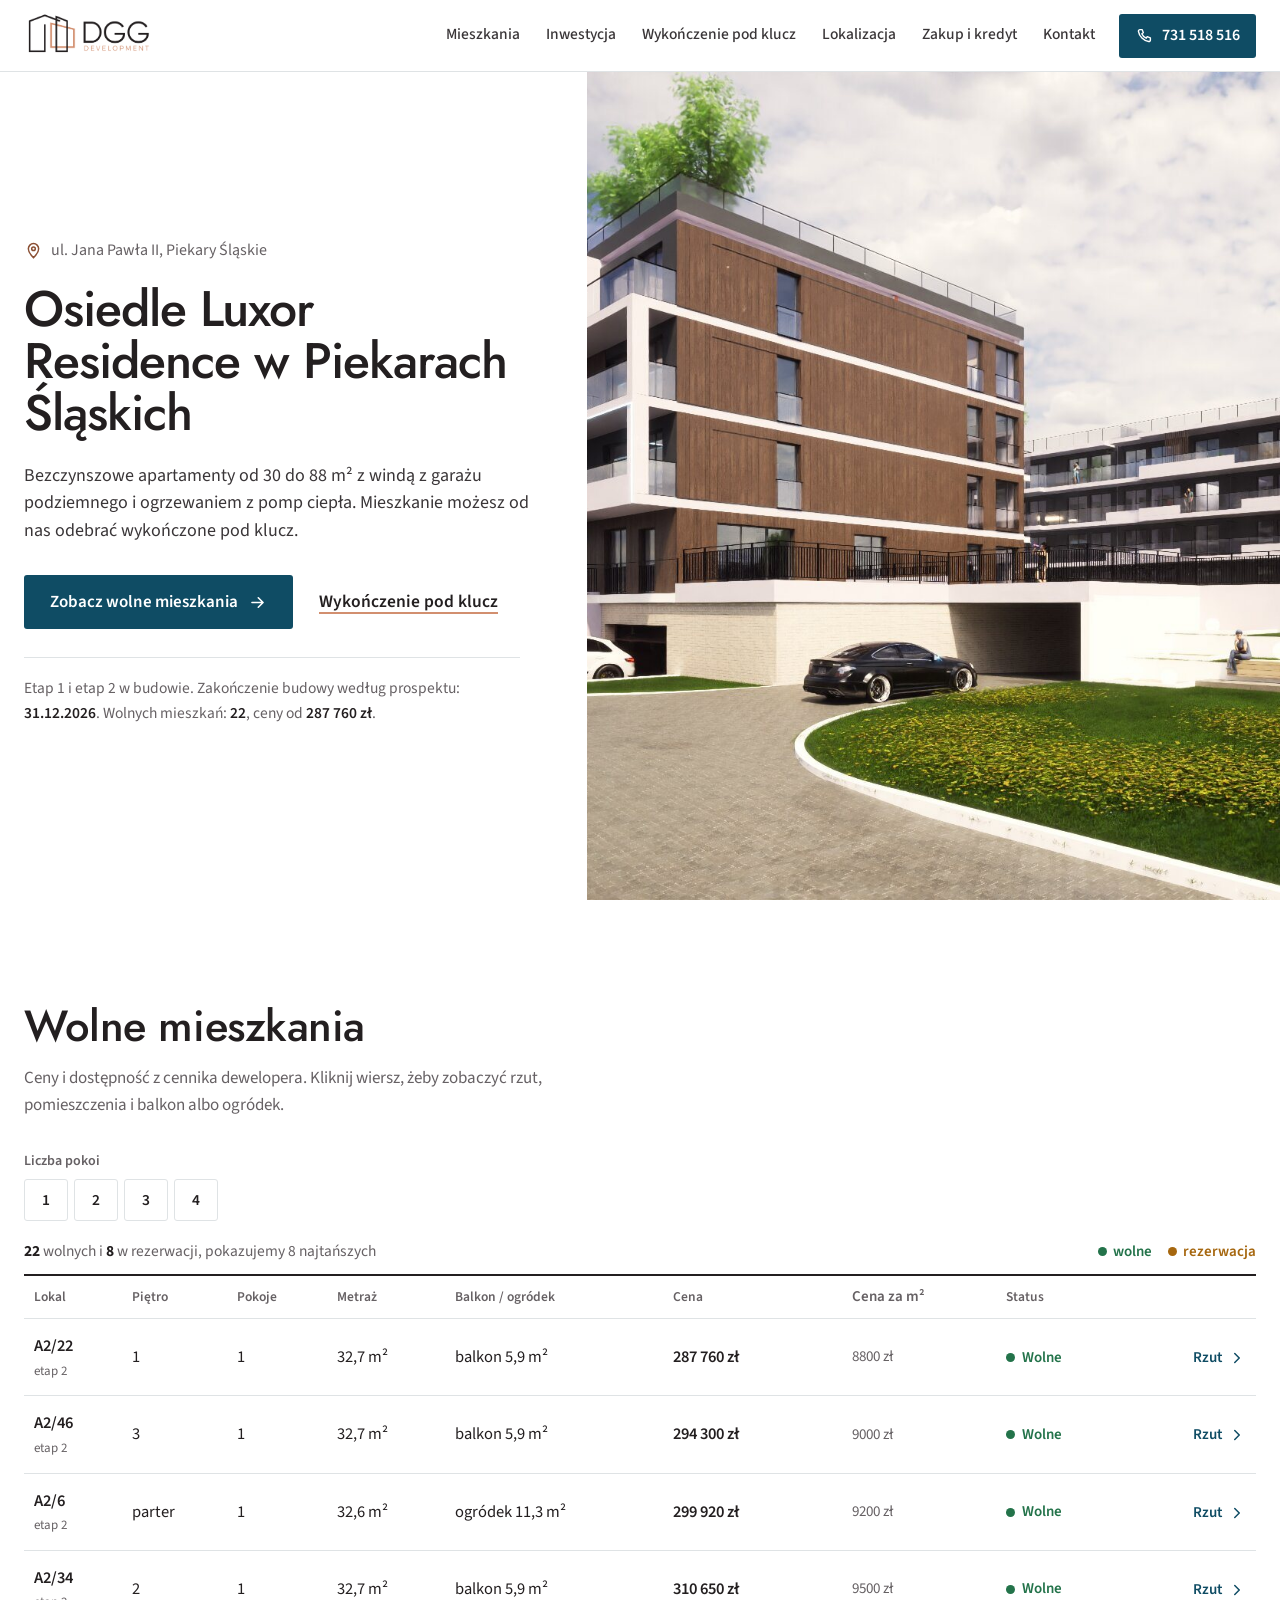
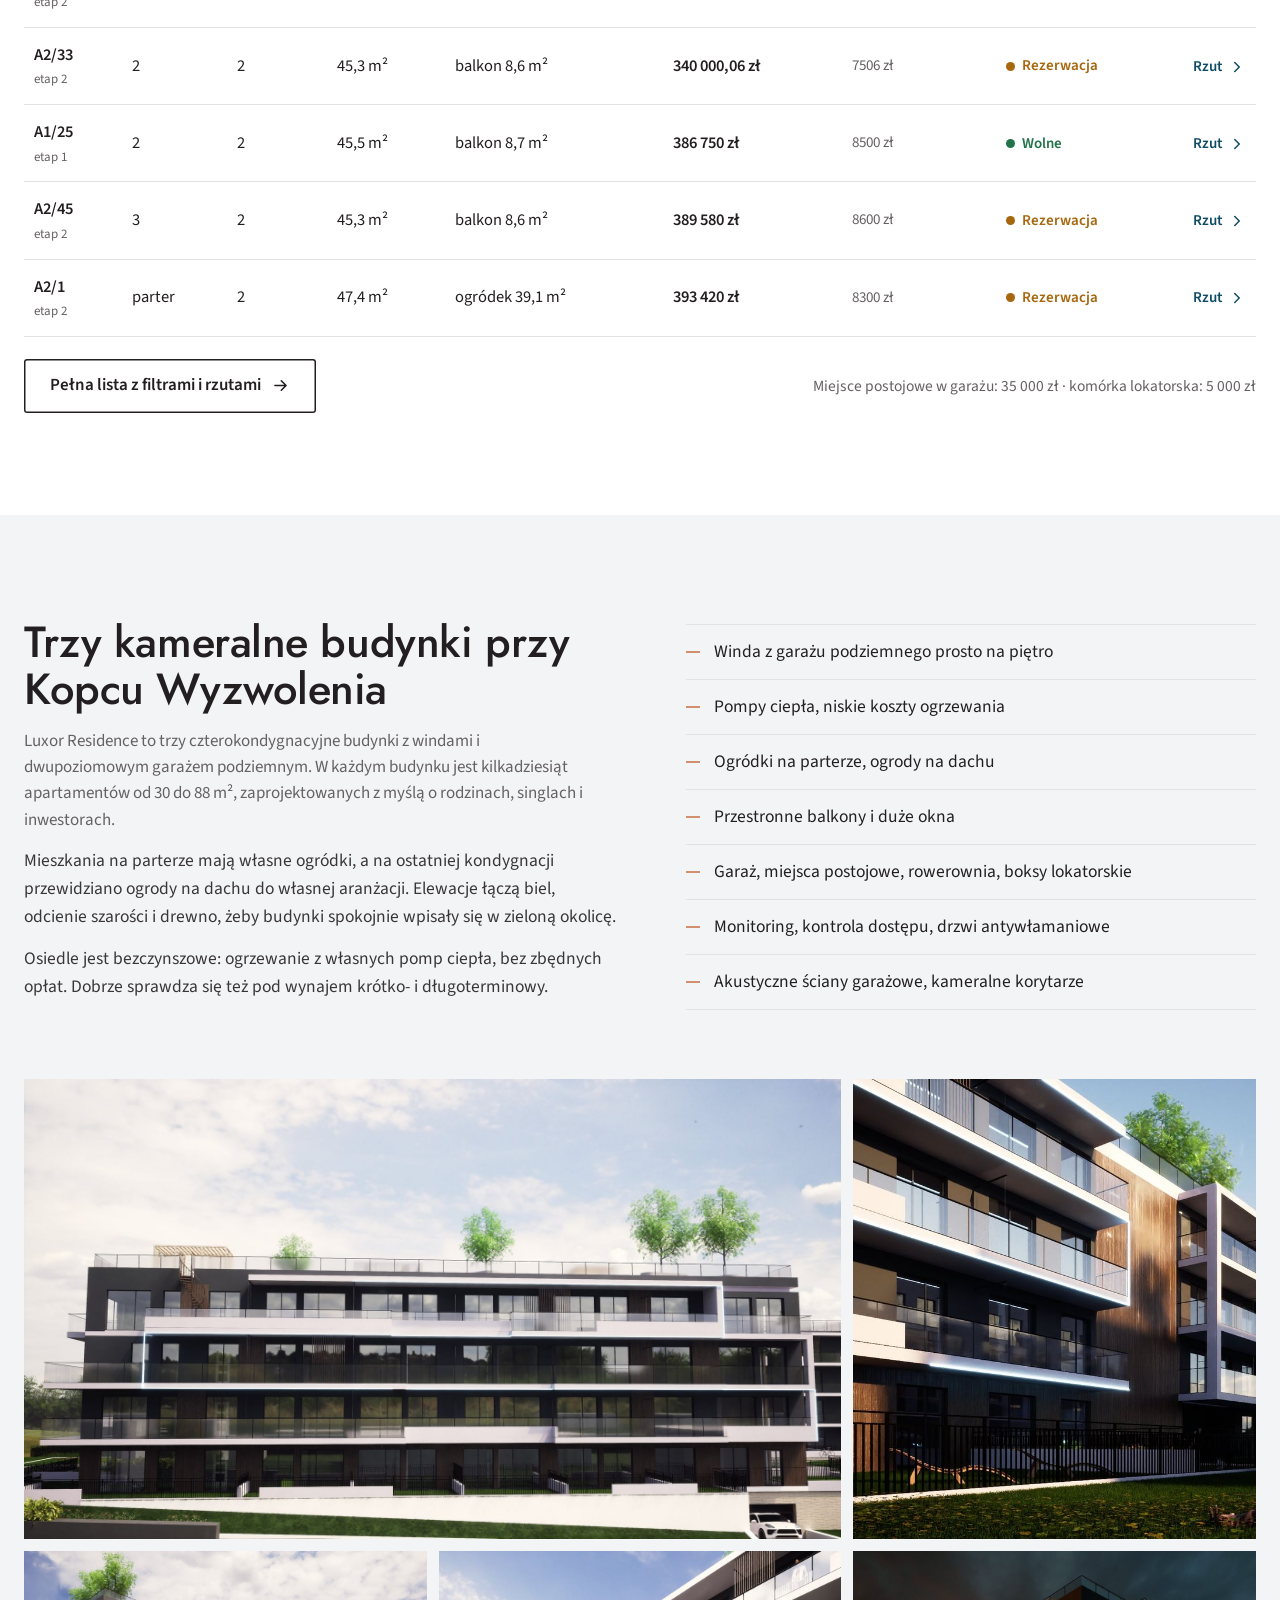
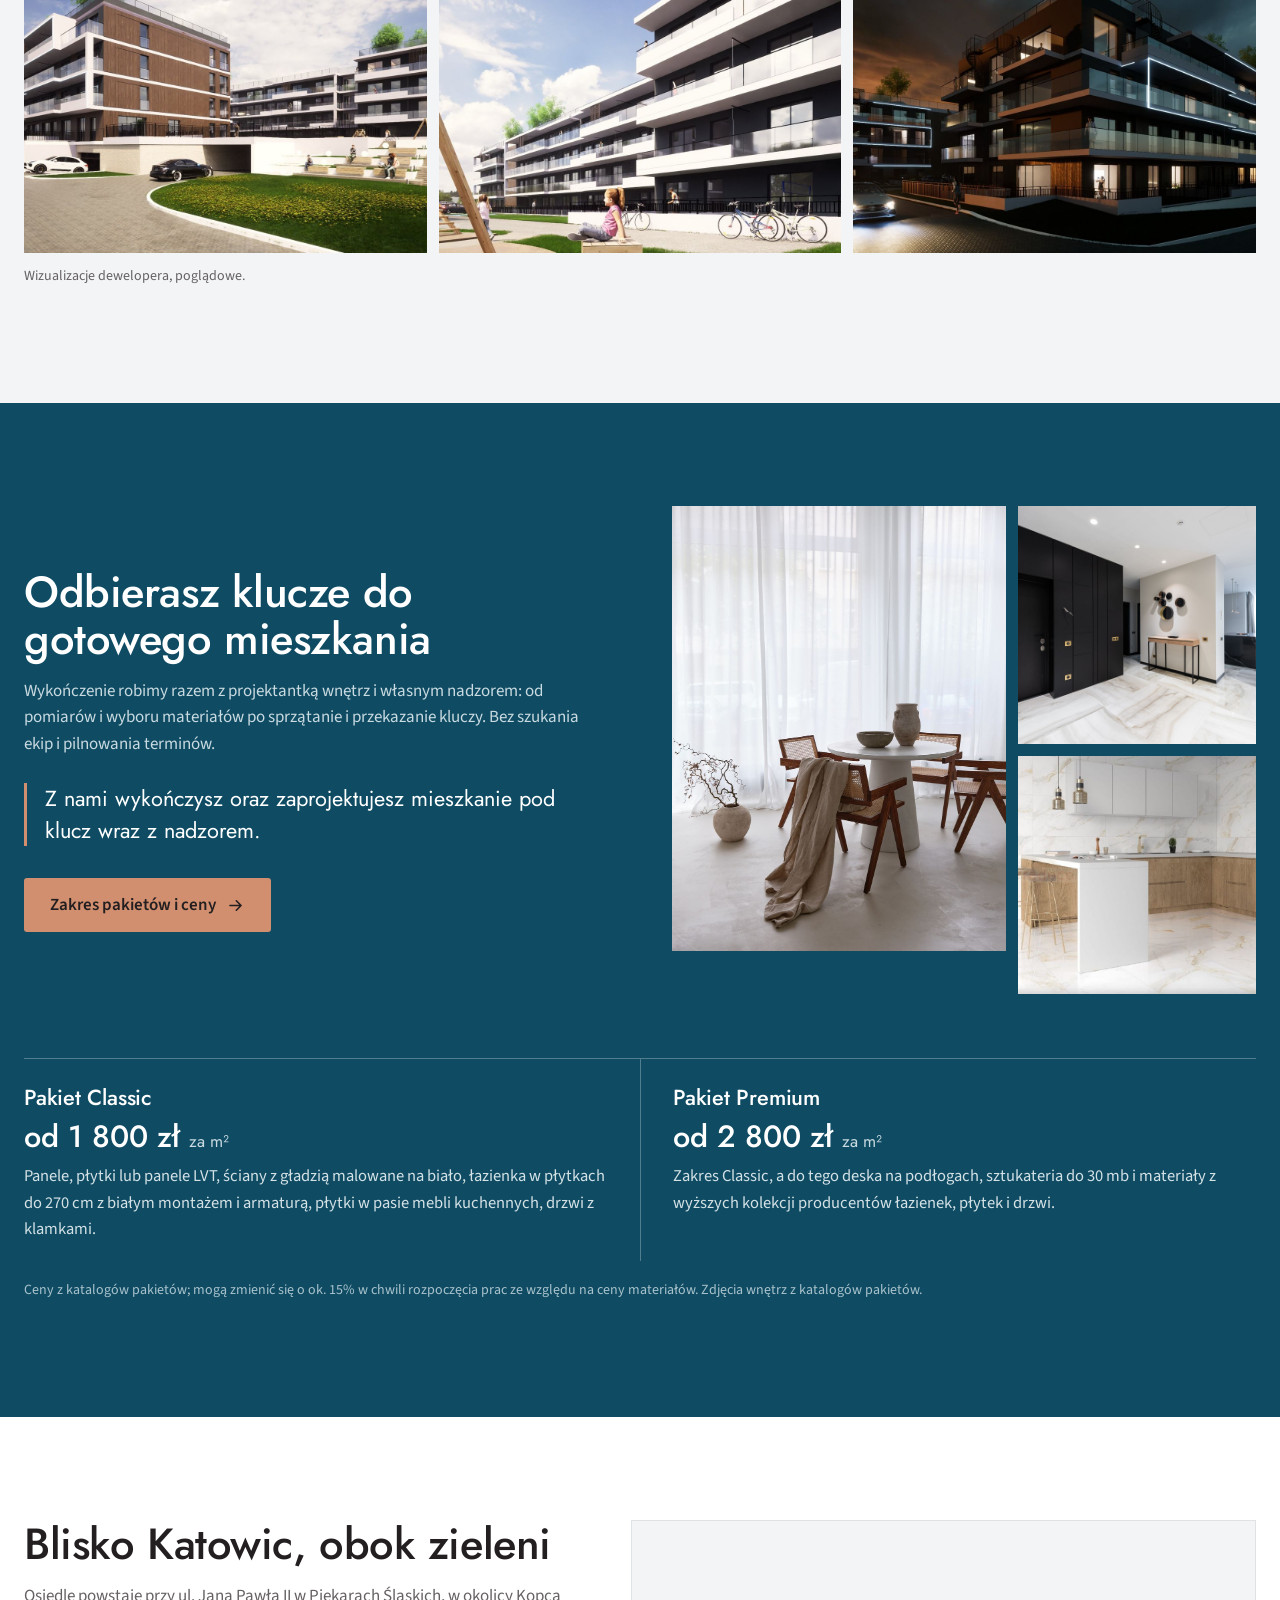
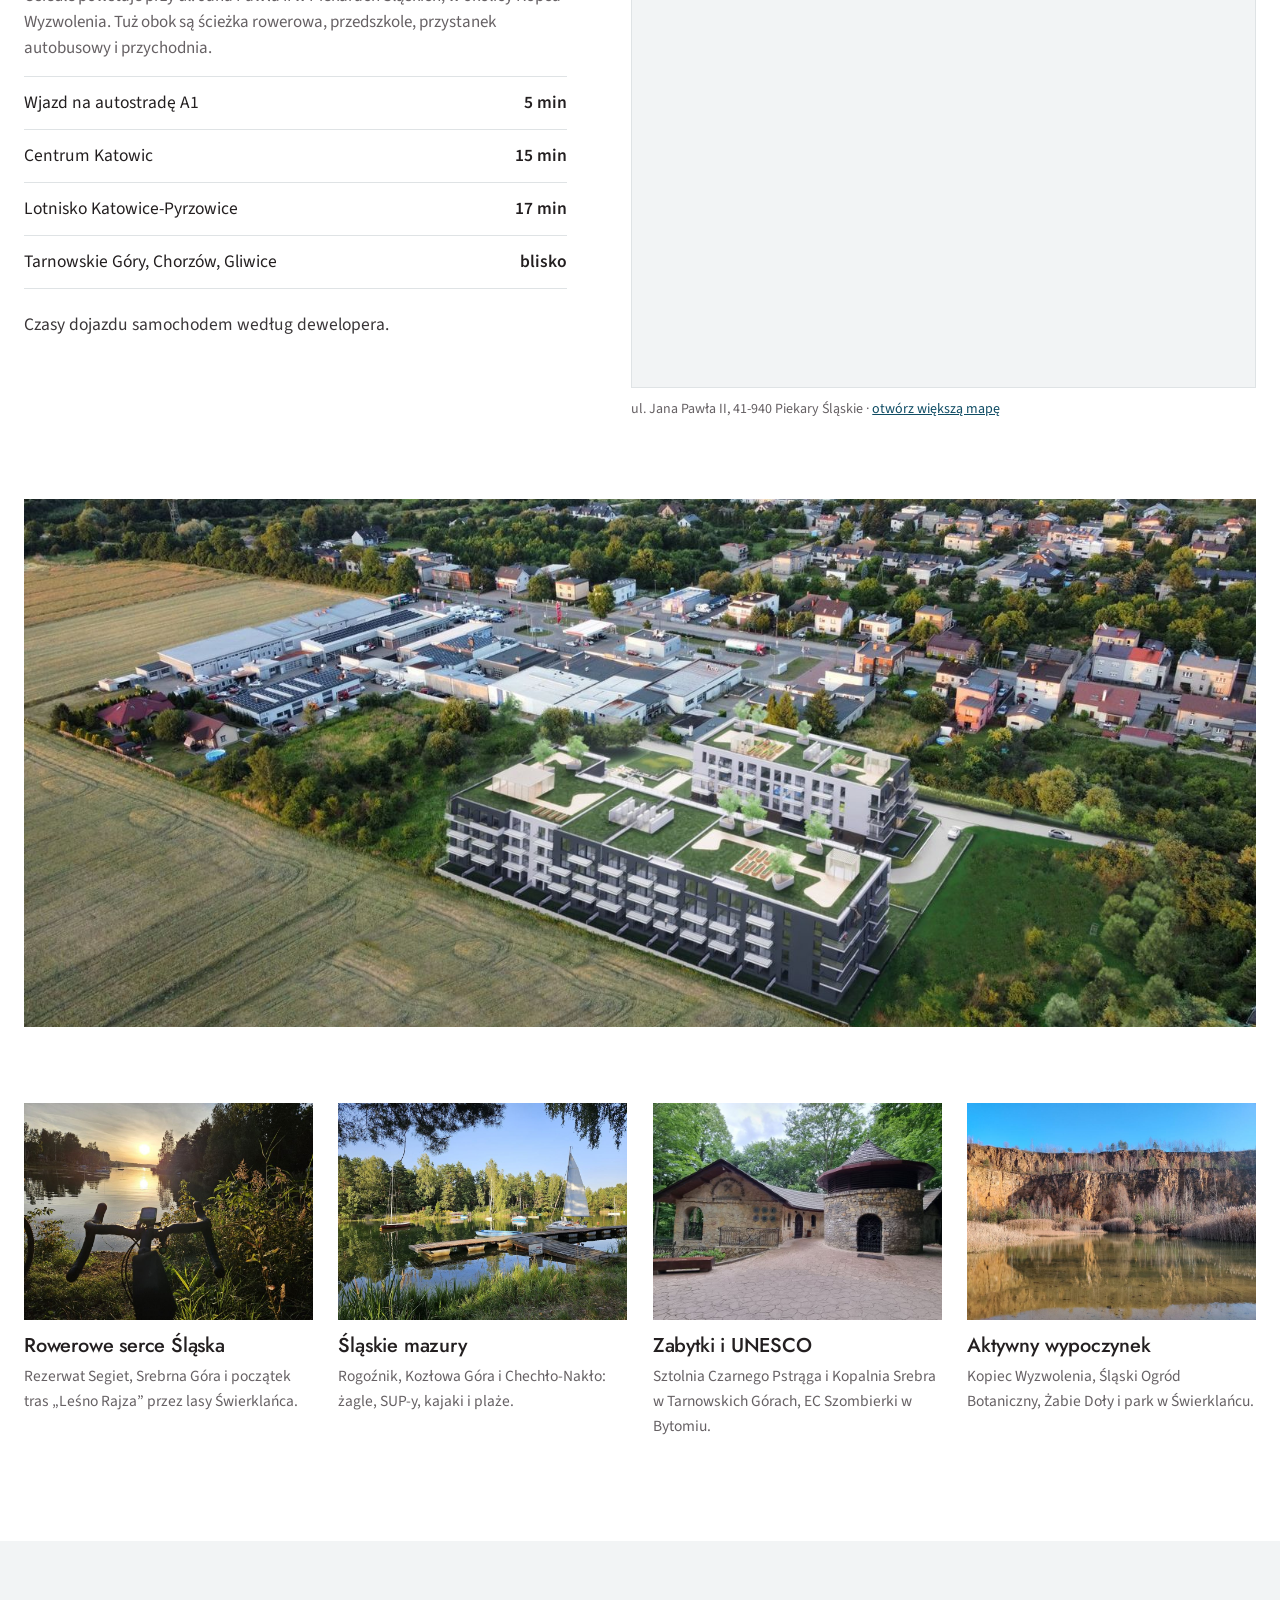
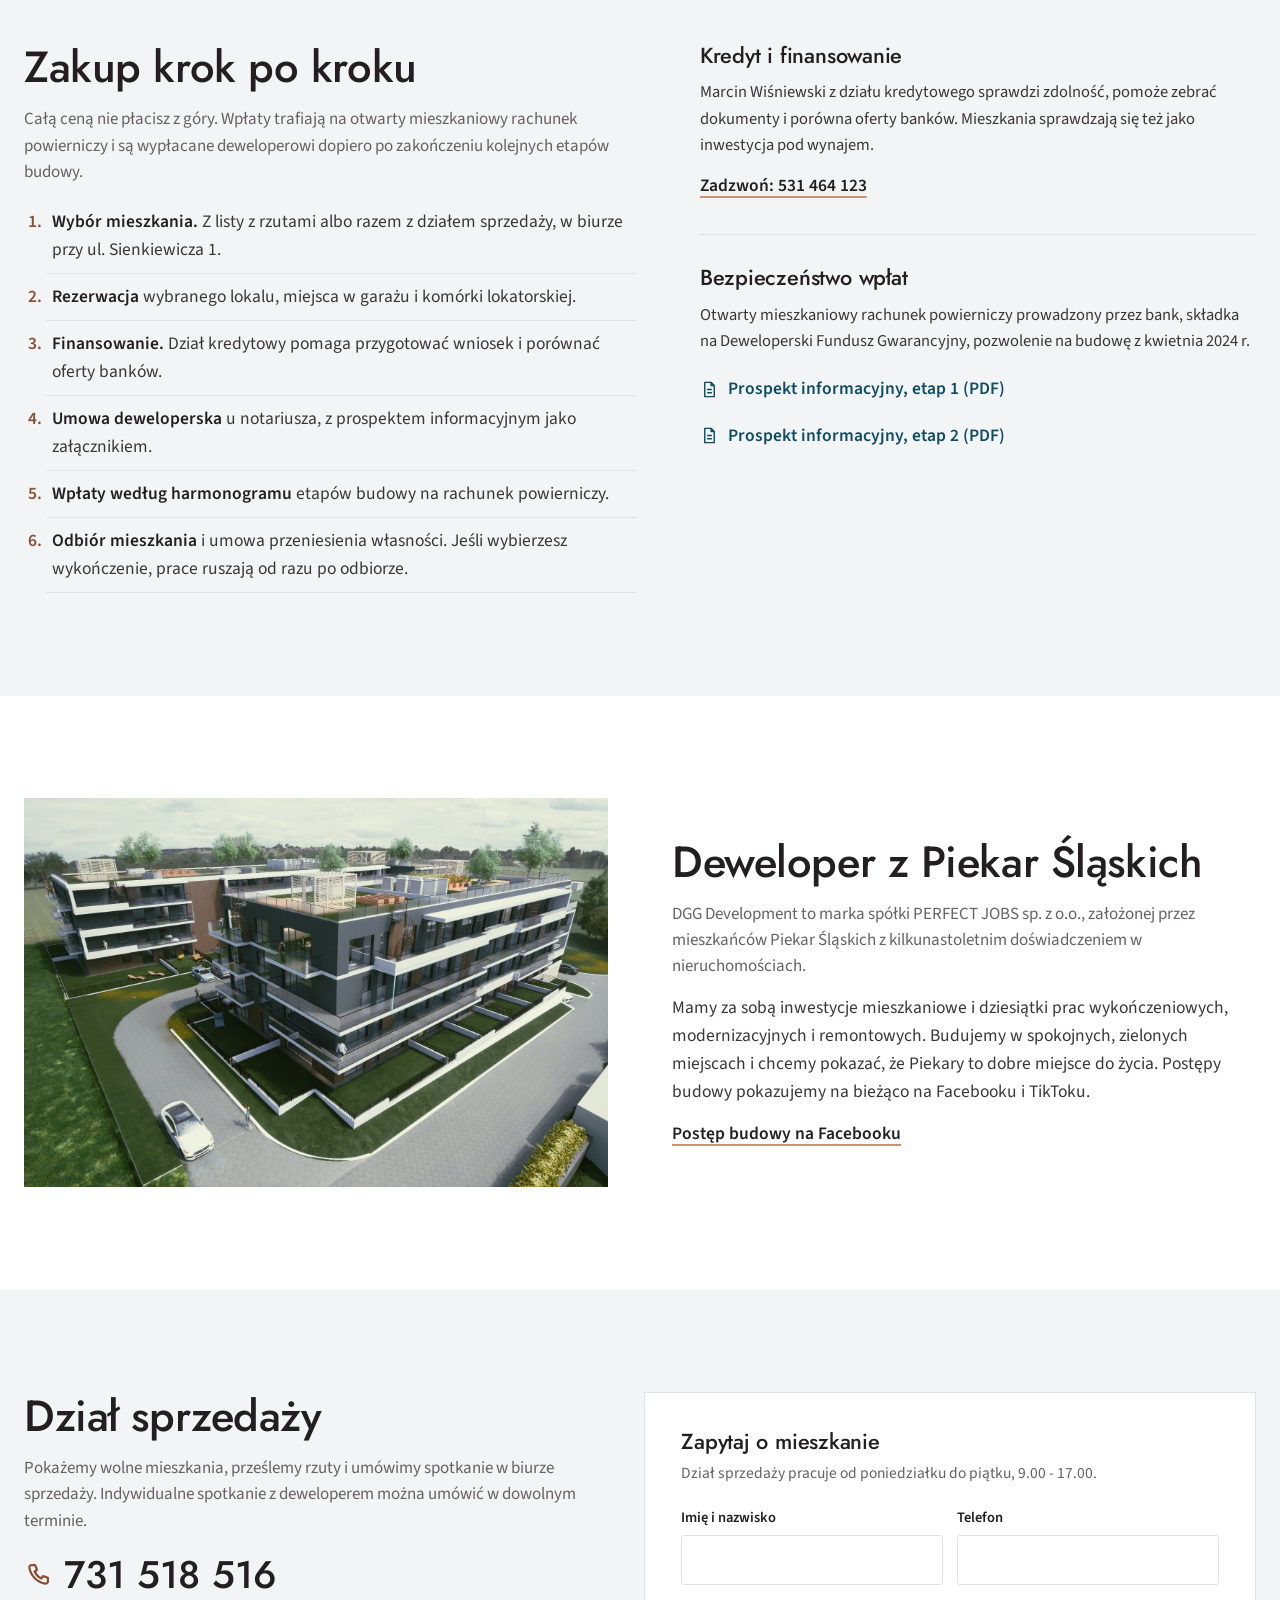
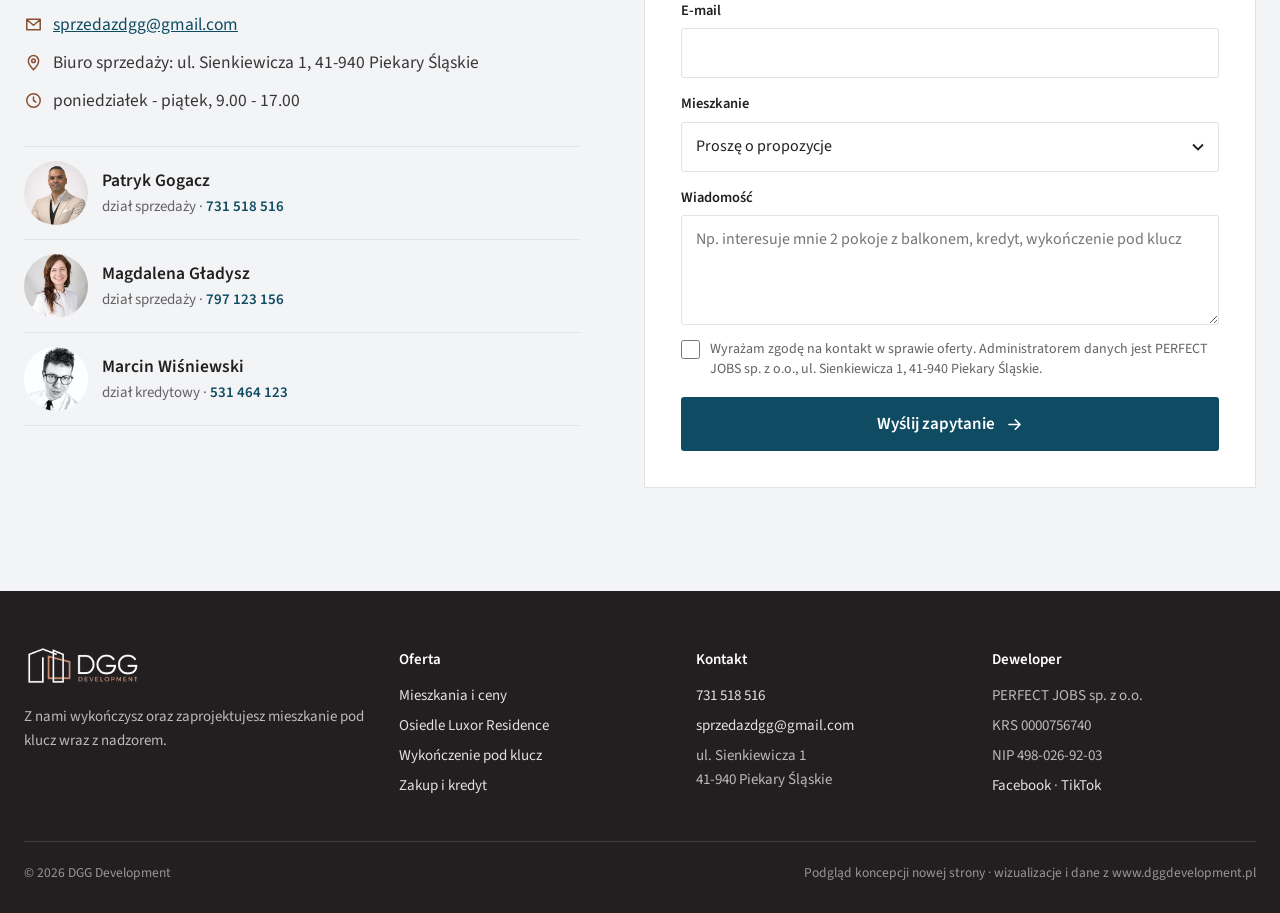
==== commit bace2b80: "Poprawki przycisków na dotyku i tabeli pomieszczeń" ====
--- a/index.html
+++ b/index.html
@@ -13,7 +13,7 @@
 <link href="https://fonts.googleapis.com/css2?family=Jost:wght@400;500;600&family=Source+Sans+3:wght@400;500;600&display=swap" rel="stylesheet">
 <link rel="preload" as="image" href="img/hero-m.jpg" media="(max-width:760px)">
 <link rel="preload" as="image" href="img/hero.jpg" media="(min-width:761px)">
-<link rel="stylesheet" href="style.css?v=10">
+<link rel="stylesheet" href="style.css?v=11">
 </head>
 <body>
 <svg width="0" height="0" style="position:absolute" aria-hidden="true">
@@ -291,8 +291,8 @@
   <a class="m-cta" href="mieszkania.html">Wolne mieszkania</a>
 </div>
 <dialog class="lokal" id="lokal" aria-label="Szczegóły mieszkania"></dialog>
-<script src="lokale.js?v=10"></script>
-<script src="lokale-ui.js?v=10"></script>
-<script src="app.js?v=10"></script>
+<script src="lokale.js?v=11"></script>
+<script src="lokale-ui.js?v=11"></script>
+<script src="app.js?v=11"></script>
 </body>
 </html>
--- a/style.css
+++ b/style.css
@@ -24,12 +24,11 @@
 
 .btn{display:inline-flex;align-items:center;justify-content:center;gap:10px;min-height:54px;padding:0 26px;border:0;border-radius:3px;background:var(--pt);color:#fff;font:600 17px/1 var(--bf);text-decoration:none;cursor:pointer;transition:background .18s}
 .btn svg{width:19px;height:19px;transition:transform .2s}
-.btn:hover{background:var(--pt-d)}
-.btn:hover svg{transform:translateX(3px)}
+@media (hover:hover){.btn:hover{background:var(--pt-d)}.btn:hover svg{transform:translateX(3px)}}
 .btn-cu{background:var(--cu);color:var(--ink)}
-.btn-cu:hover{background:var(--cu-d)}
+@media (hover:hover){.btn-cu:hover{background:var(--cu-d)}}
 .btn-line{background:transparent;color:var(--ink);box-shadow:inset 0 0 0 1.5px var(--ink)}
-@media (hover:hover){.btn-line:hover{background:var(--ink);color:#fff}}
+@media (hover:hover){.btn.btn-line:hover{background:var(--ink);color:#fff}}
 .link-more{font-weight:600;color:var(--ink);text-decoration:underline;text-decoration-color:var(--cu);text-decoration-thickness:2px;text-underline-offset:5px}
 .link-more:hover{text-decoration-color:var(--ink)}
 
@@ -129,7 +128,7 @@
 .dl-meta{color:var(--muted);font-size:15.5px;margin-bottom:18px}
 .dl-price{font:500 30px/1.1 var(--hf);color:var(--ink);margin-bottom:4px}
 .dl-pm{color:var(--muted);font-size:15px;margin-bottom:18px}
-.dl dl{display:grid;grid-template-columns:auto auto;justify-content:space-between;margin:0 0 18px;border-top:1px solid var(--line)}
+.dl dl{display:grid;grid-template-columns:minmax(0,1fr) auto;column-gap:12px;margin:0 0 18px;border-top:1px solid var(--line)}
 .dl dt,.dl dd{margin:0;padding:8px 0;border-bottom:1px solid var(--line);font-size:15.5px}
 .dl dd{text-align:right;color:var(--ink);font-weight:600;font-variant-numeric:tabular-nums}
 .dl-sub{font:600 14px/1.2 var(--bf);color:var(--muted);margin:0 0 4px}
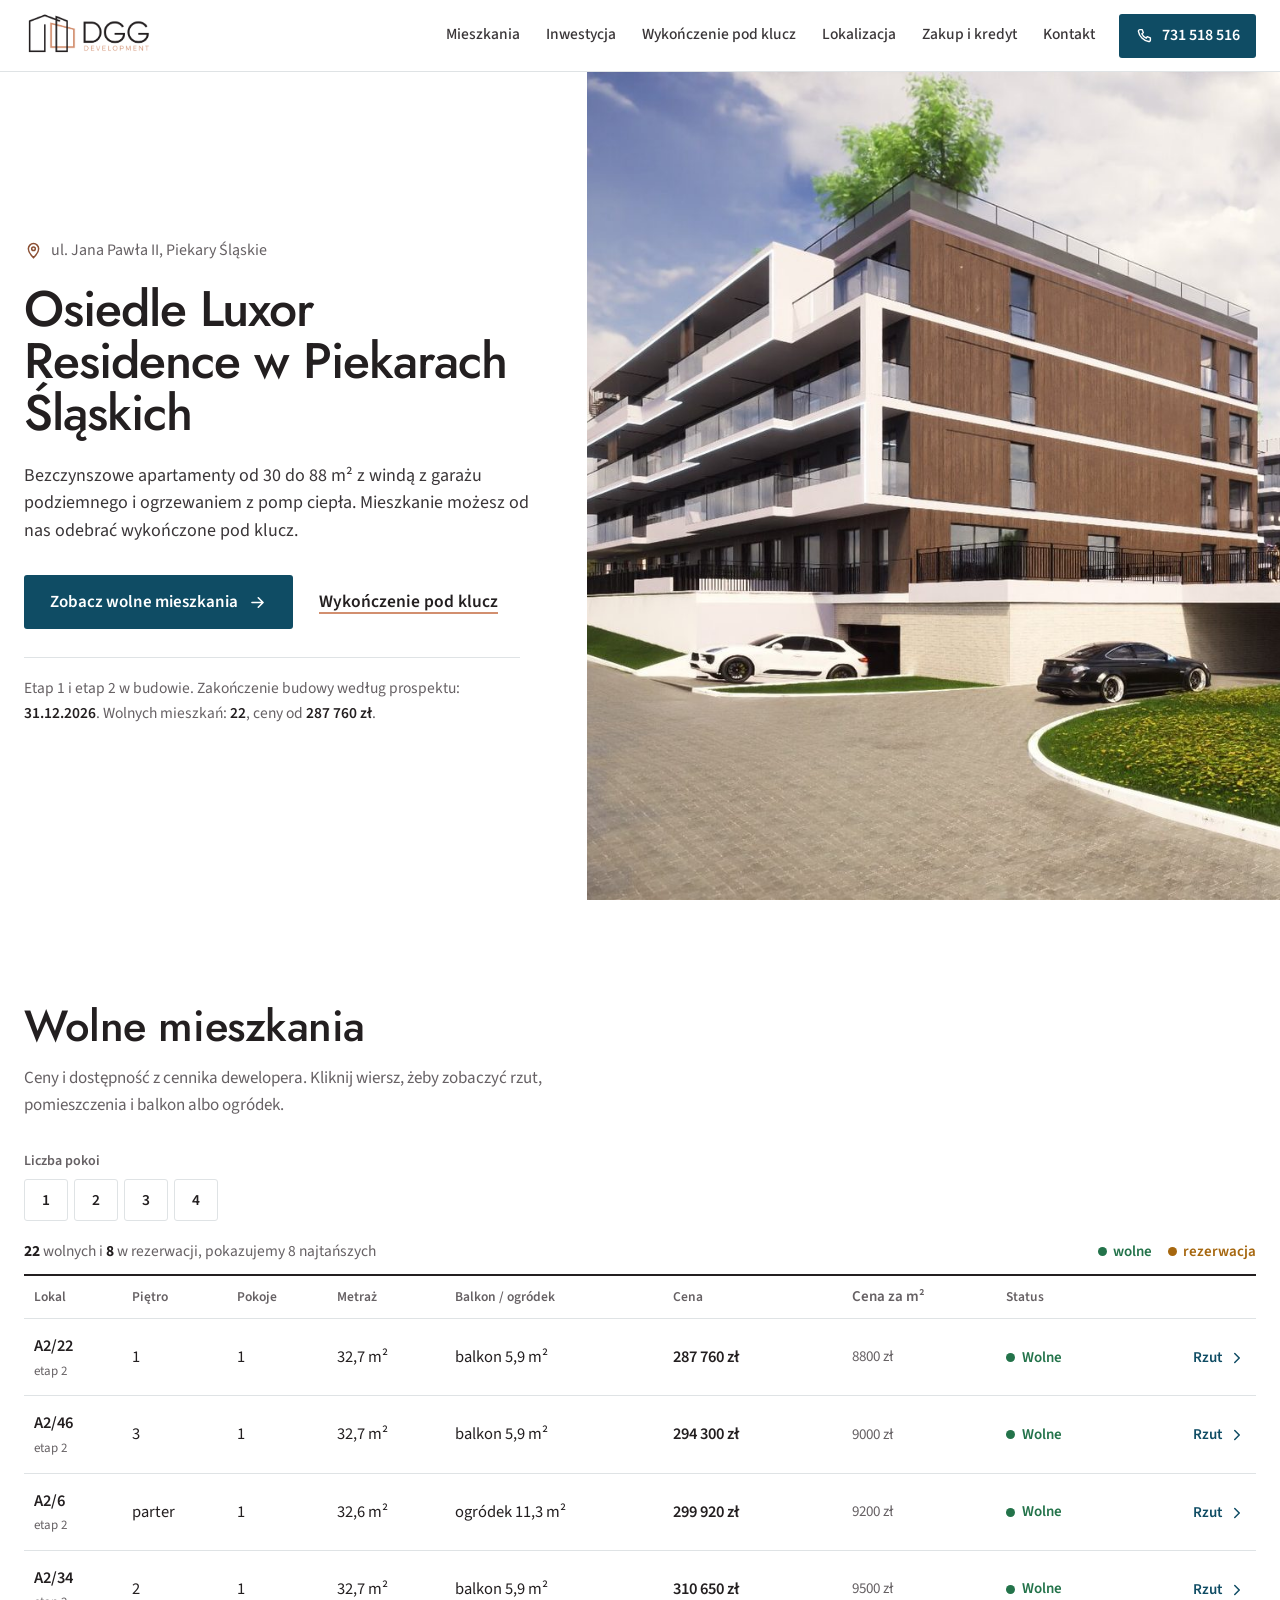
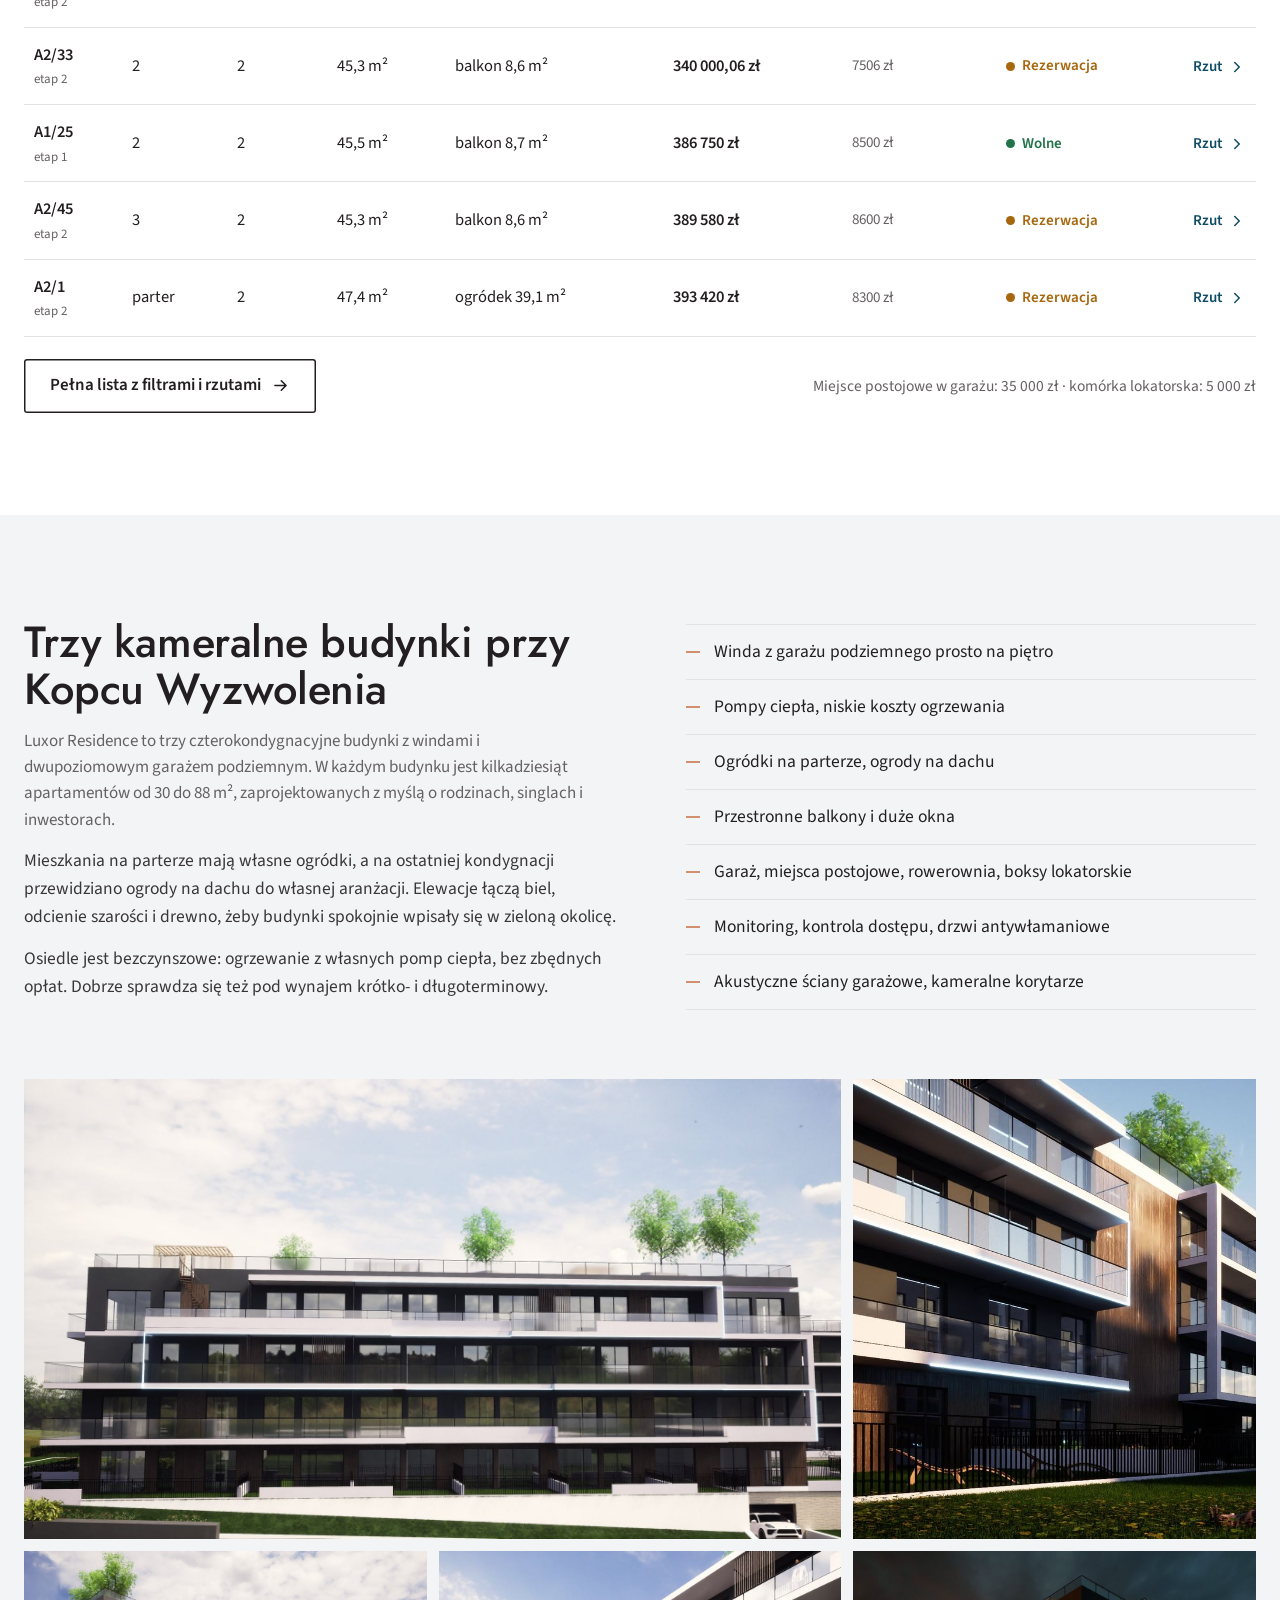
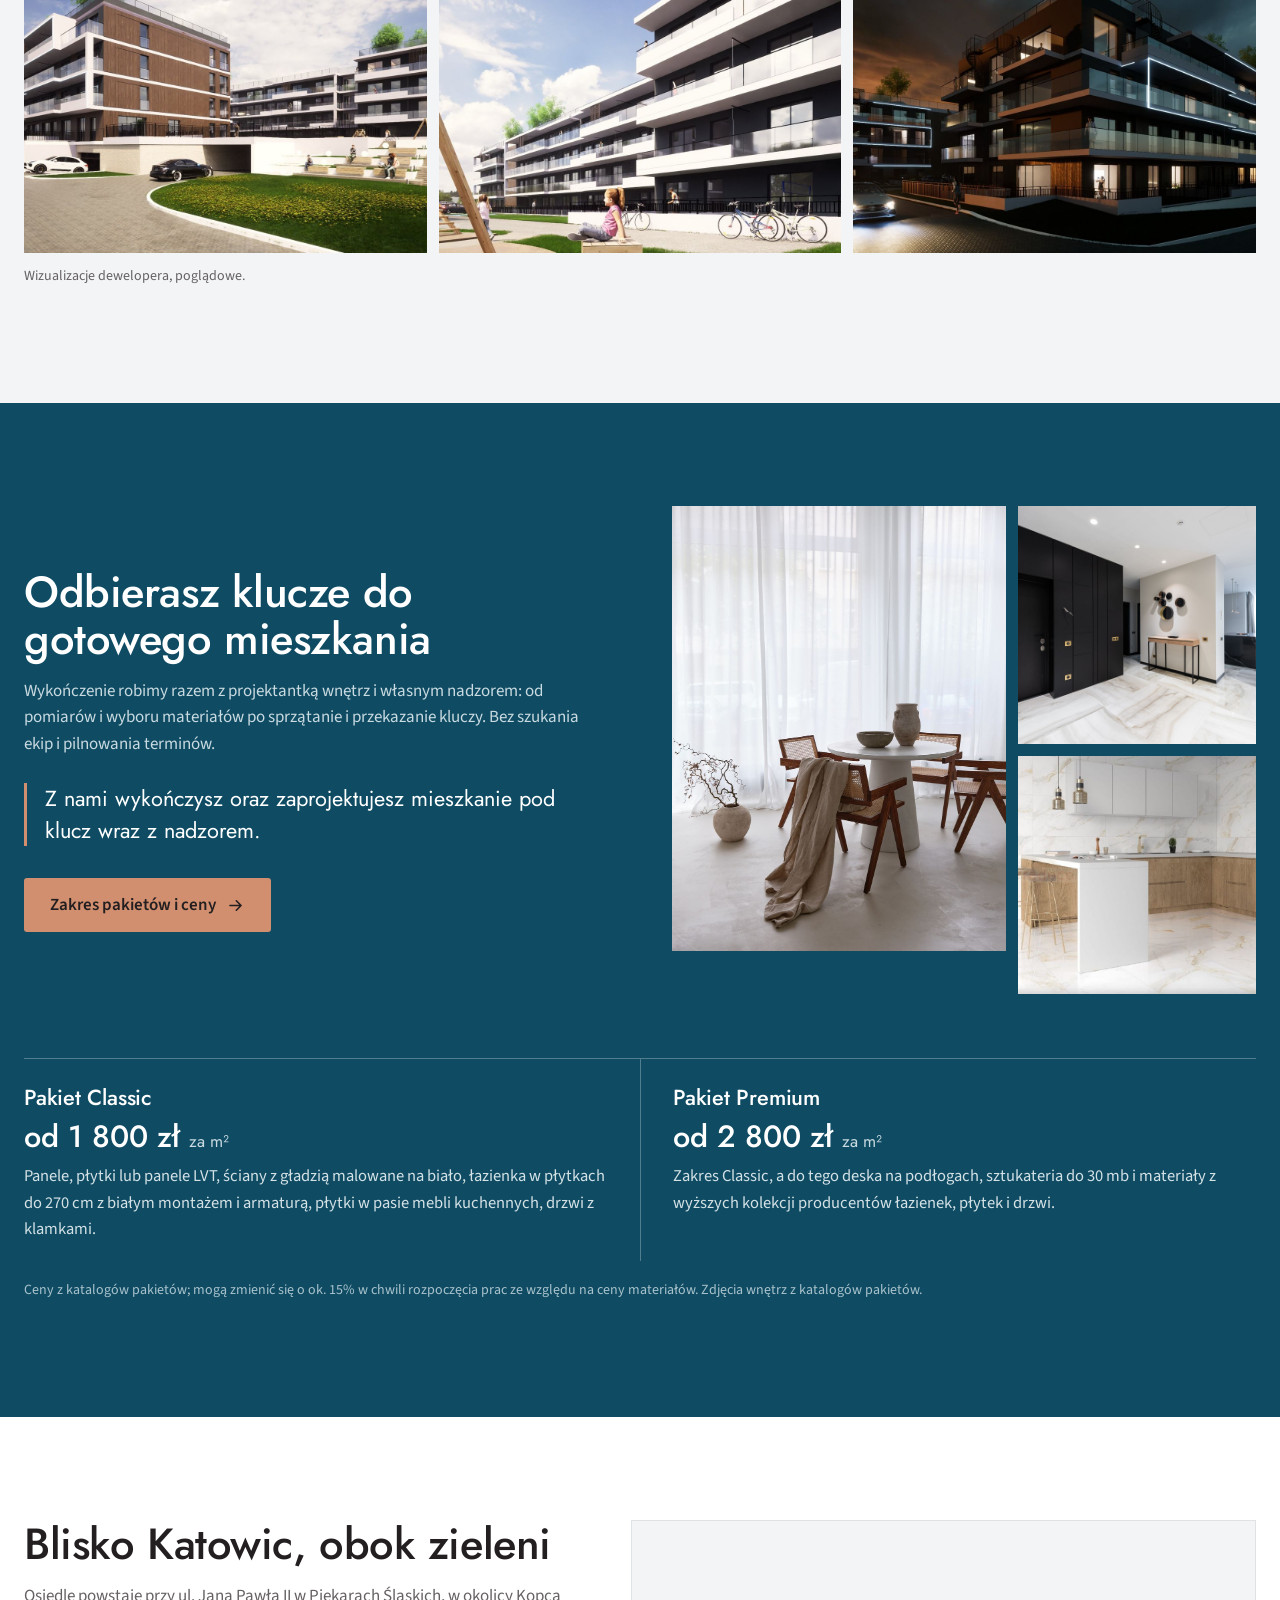
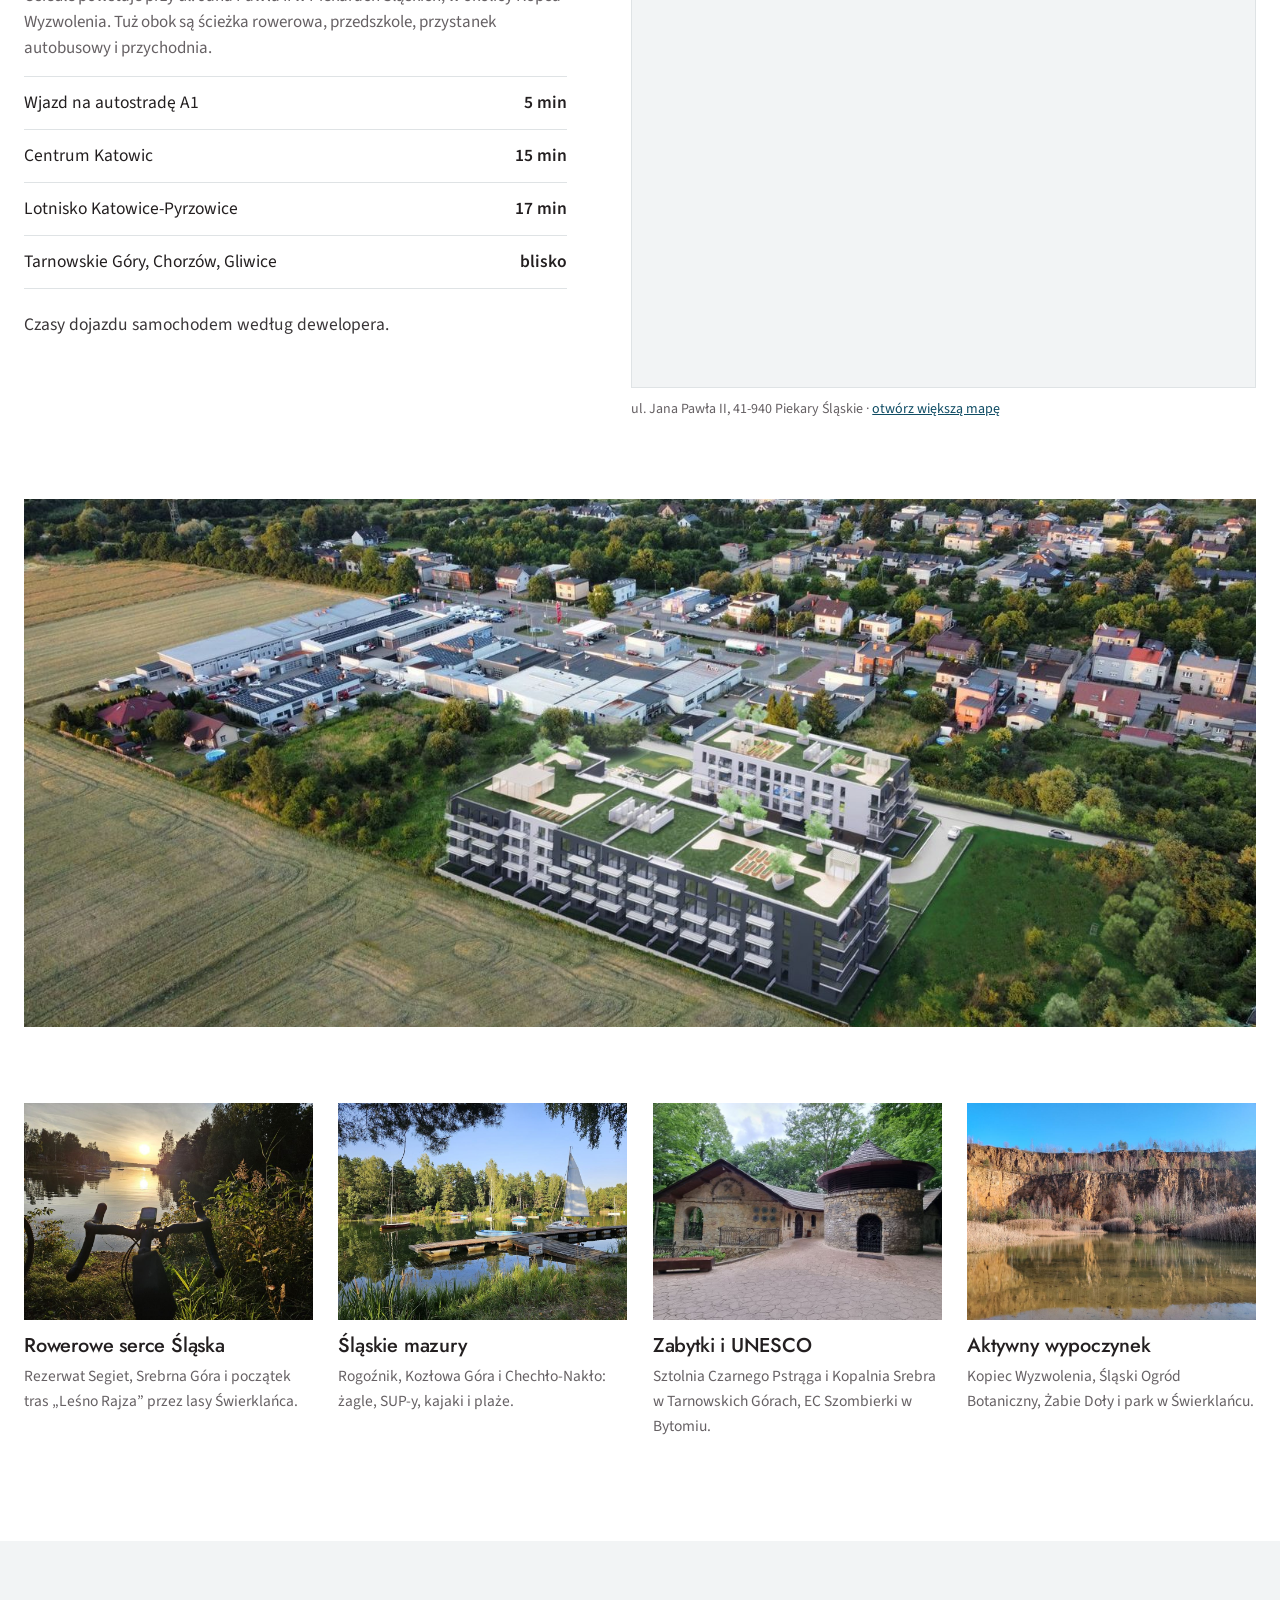
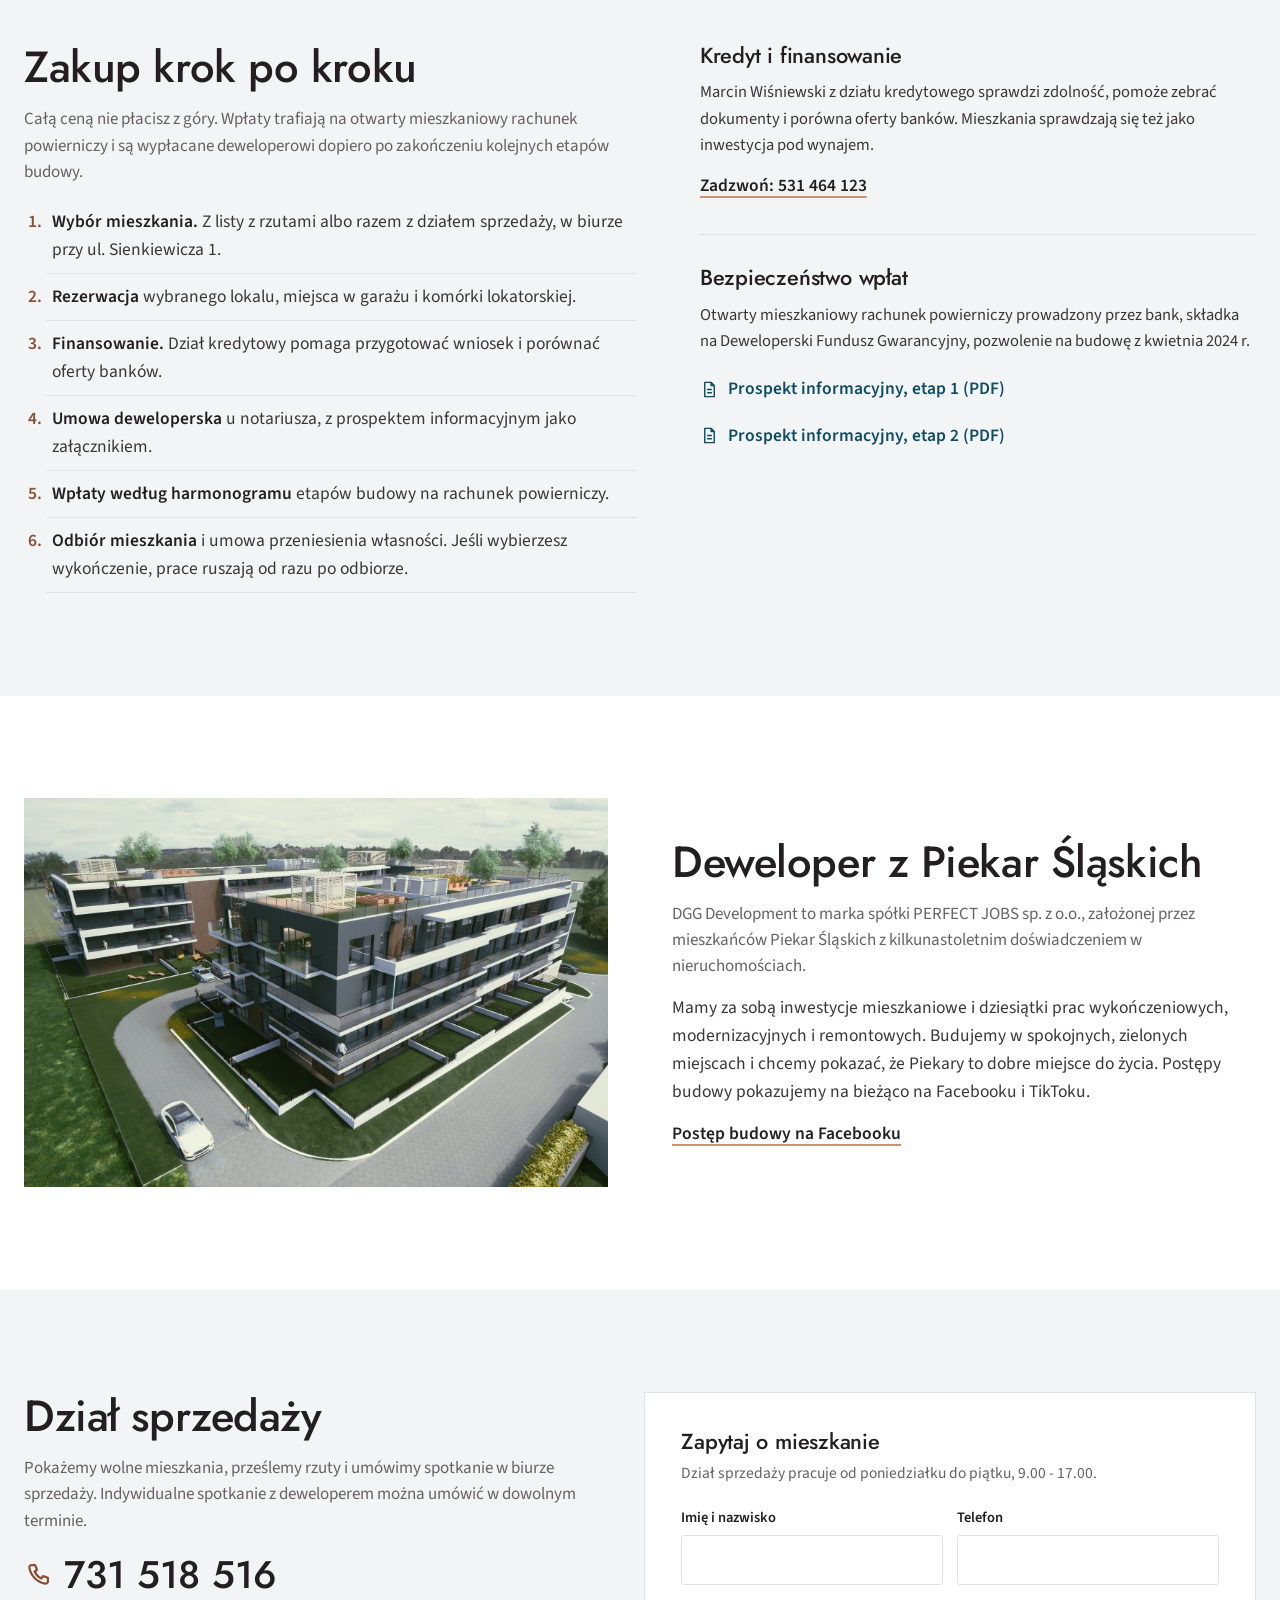
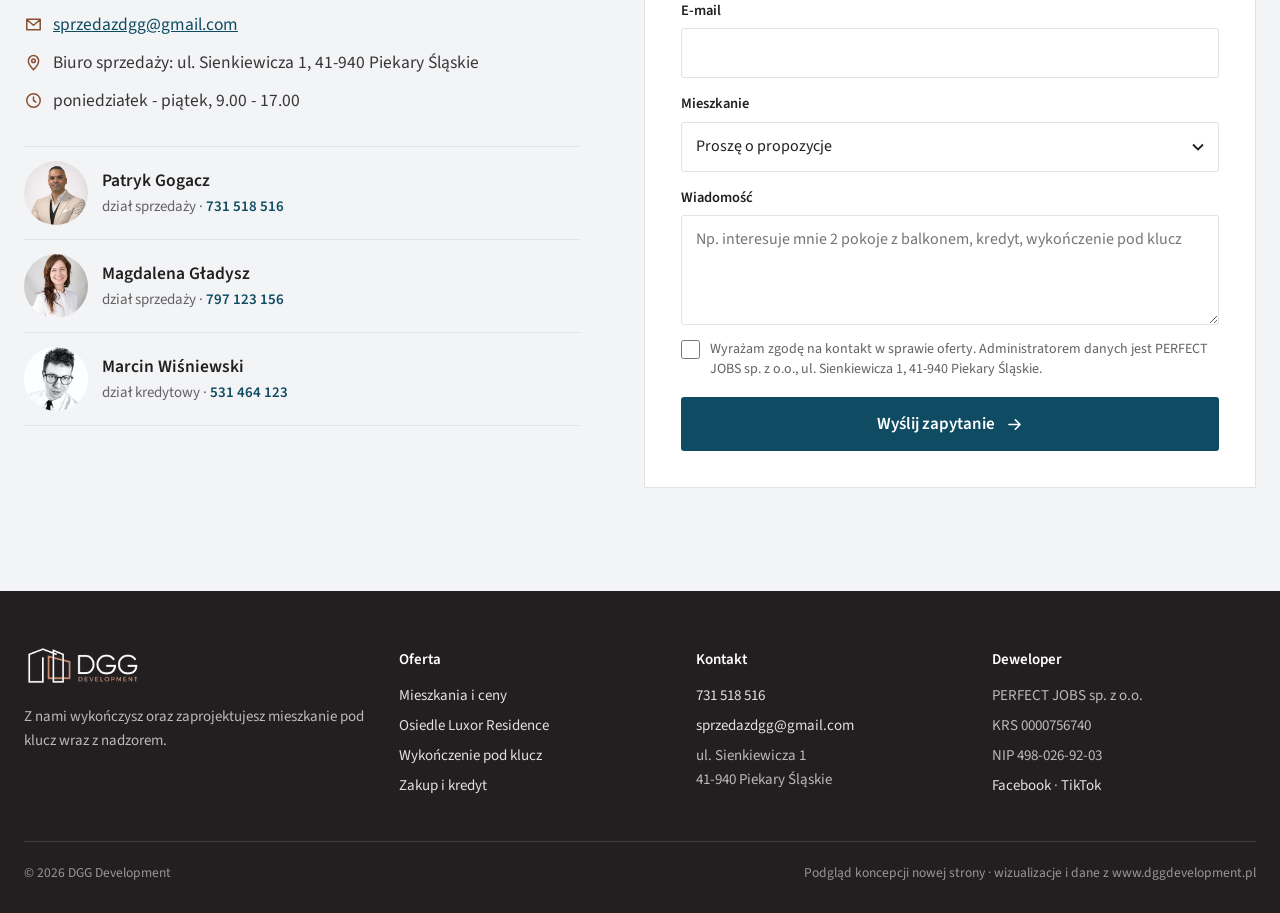
==== commit 0e92e5ee: "Linie w tabeli pomieszczeń" ====
--- a/index.html
+++ b/index.html
@@ -13,7 +13,7 @@
 <link href="https://fonts.googleapis.com/css2?family=Jost:wght@400;500;600&family=Source+Sans+3:wght@400;500;600&display=swap" rel="stylesheet">
 <link rel="preload" as="image" href="img/hero-m.jpg" media="(max-width:760px)">
 <link rel="preload" as="image" href="img/hero.jpg" media="(min-width:761px)">
-<link rel="stylesheet" href="style.css?v=11">
+<link rel="stylesheet" href="style.css?v=12">
 </head>
 <body>
 <svg width="0" height="0" style="position:absolute" aria-hidden="true">
@@ -291,8 +291,8 @@
   <a class="m-cta" href="mieszkania.html">Wolne mieszkania</a>
 </div>
 <dialog class="lokal" id="lokal" aria-label="Szczegóły mieszkania"></dialog>
-<script src="lokale.js?v=11"></script>
-<script src="lokale-ui.js?v=11"></script>
-<script src="app.js?v=11"></script>
+<script src="lokale.js?v=12"></script>
+<script src="lokale-ui.js?v=12"></script>
+<script src="app.js?v=12"></script>
 </body>
 </html>
--- a/style.css
+++ b/style.css
@@ -128,9 +128,9 @@
 .dl-meta{color:var(--muted);font-size:15.5px;margin-bottom:18px}
 .dl-price{font:500 30px/1.1 var(--hf);color:var(--ink);margin-bottom:4px}
 .dl-pm{color:var(--muted);font-size:15px;margin-bottom:18px}
-.dl dl{display:grid;grid-template-columns:minmax(0,1fr) auto;column-gap:12px;margin:0 0 18px;border-top:1px solid var(--line)}
+.dl dl{display:grid;grid-template-columns:minmax(0,1fr) auto;column-gap:0;margin:0 0 18px;border-top:1px solid var(--line)}
 .dl dt,.dl dd{margin:0;padding:8px 0;border-bottom:1px solid var(--line);font-size:15.5px}
-.dl dd{text-align:right;color:var(--ink);font-weight:600;font-variant-numeric:tabular-nums}
+.dl dd{padding-left:12px;text-align:right;color:var(--ink);font-weight:600;font-variant-numeric:tabular-nums}
 .dl-sub{font:600 14px/1.2 var(--bf);color:var(--muted);margin:0 0 4px}
 .dl-act{display:flex;flex-direction:column;gap:10px;margin-top:6px}
 .dl-act .btn{width:100%}
